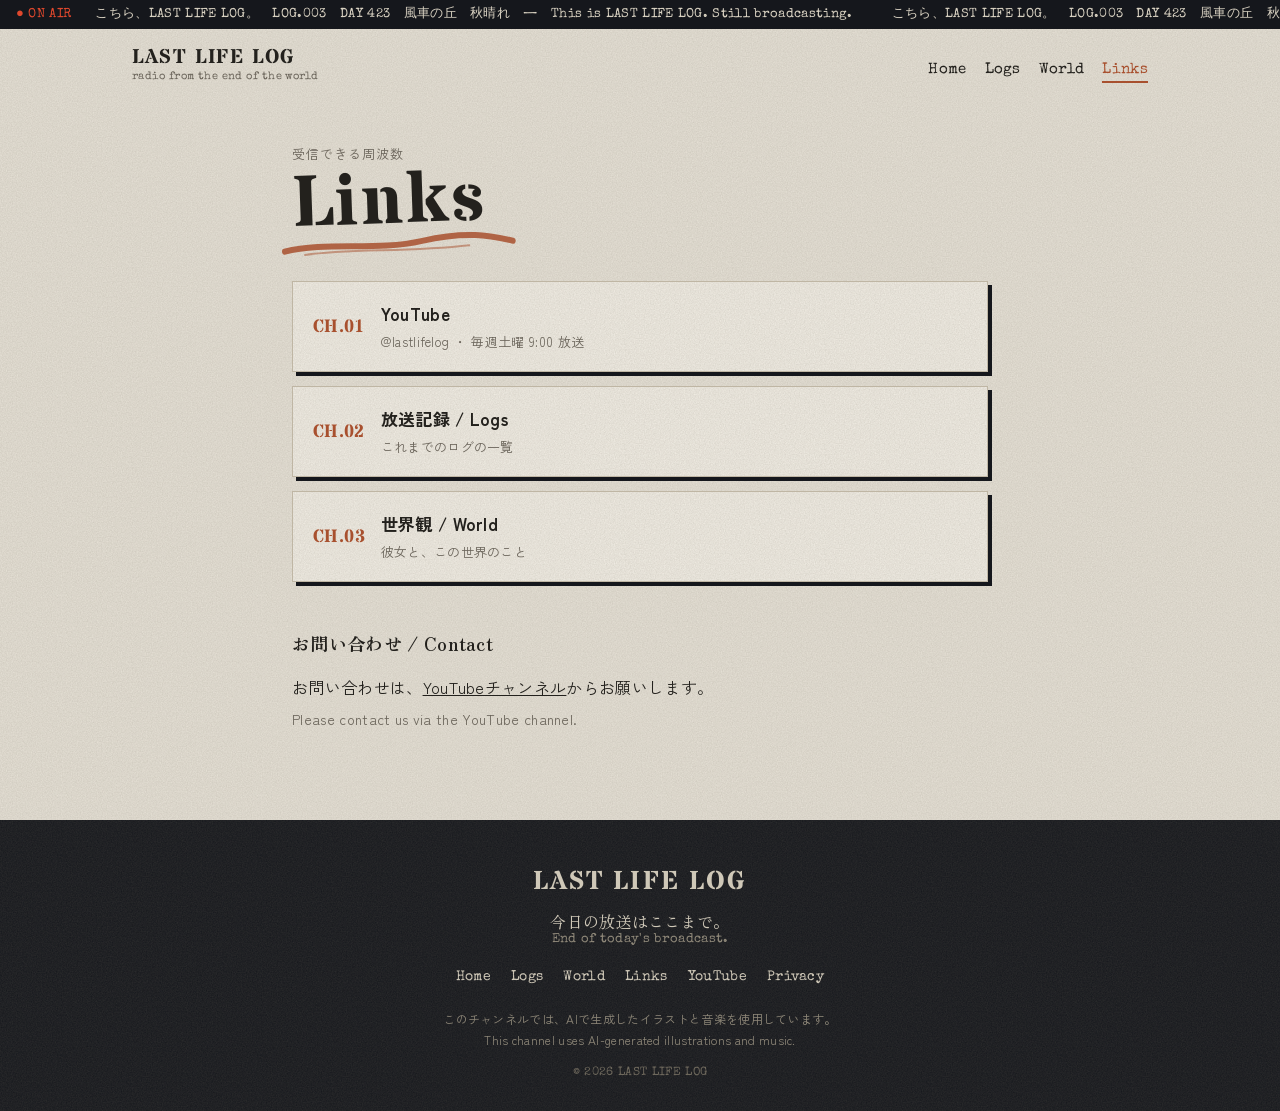
==== links.html @ 044141dd "公式サイトを廃墟の放送局のデザインで作り直す（放送記録・世界観・リンクのページを追加） Co-Authored-By: Claude Opus 5.5 <noreply@anthropic.com> " ====
<!doctype html>
<html lang="ja">
<head>
<meta charset="utf-8">
<meta name="viewport" content="width=device-width, initial-scale=1">
<title>リンク Links | LAST LIFE LOG</title>
<meta name="description" content="LAST LIFE LOG の公式リンク。">
<meta property="og:title" content="リンク Links | LAST LIFE LOG">
<meta property="og:description" content="LAST LIFE LOG の公式リンク。">
<meta property="og:site_name" content="LAST LIFE LOG">
<meta name="theme-color" content="#15171c">
<link rel="icon" href="img/icon.svg" type="image/svg+xml">
<link rel="preconnect" href="https://fonts.googleapis.com">
<link rel="preconnect" href="https://fonts.gstatic.com" crossorigin>
<link rel="stylesheet" href="https://fonts.googleapis.com/css2?family=Special+Elite&family=Stardos+Stencil:wght@400;700&family=Zen+Kaku+Gothic+New:wght@400;700&family=Zen+Old+Mincho:wght@400;700&display=swap">
<link rel="stylesheet" href="style.css">
</head>
<body data-page="links">
<header id="site-header"></header>
<main class="wrap page narrow">
<div class="sec-head"><p class="sec-ja">受信できる周波数</p><h1 class="sec-en">Links</h1></div>
<ul class="link-list">
  <li><a href="https://www.youtube.com/@lastlifelog" target="_blank" rel="noopener"><span class="ch">CH.01</span><strong>YouTube</strong><span>@lastlifelog ・ 毎週土曜 9:00 放送</span></a></li>
  <li><a href="logs.html"><span class="ch">CH.02</span><strong>放送記録 / Logs</strong><span>これまでのログの一覧</span></a></li>
  <li><a href="world.html"><span class="ch">CH.03</span><strong>世界観 / World</strong><span>彼女と、この世界のこと</span></a></li>
</ul>
<h2 class="small-head">お問い合わせ / Contact</h2>
<p>お問い合わせは、<a href="https://www.youtube.com/@lastlifelog" target="_blank" rel="noopener">YouTubeチャンネル</a>からお願いします。<span class="en">Please contact us via the YouTube channel.</span></p>
</main>
<footer id="site-footer"></footer>
<script src="data/logs.js"></script>
<script src="data/world.js"></script>
<script src="js/site.js"></script>
</body>
</html>
---- style.css ----
/* ===============================================================
   LAST LIFE LOG 公式サイトの見た目
   テーマ：廃墟の街の、屋上の放送局。古いコンクリートと色あせた紙、錆と苔。
   =============================================================== */
:root {
  --paper: #e6e1d6;      /* 色あせた紙（背景） */
  --paper-2: #d8d1c2;    /* 一段暗い紙 */
  --card: #f1ede4;       /* カード */
  --ink: #23211d;        /* 文字 */
  --muted: #6a645a;      /* うすい文字 */
  --line: #bfb6a4;       /* 線 */
  --night: #15171c;      /* 夜 */
  --night-2: #252830;
  --rust: #a8502e;       /* 錆 */
  --moss: #5f6d45;       /* 苔 */
  --slate: #4c5a63;      /* くすんだ青 */
  --signal: #e0482d;     /* ON AIR の赤 */
  --tape: rgba(214, 199, 160, .82);
  --stencil: "Stardos Stencil", "Zen Kaku Gothic New", sans-serif;
  --type: "Special Elite", "Courier New", monospace;
  --body: "Zen Kaku Gothic New", "Hiragino Sans", "Yu Gothic", system-ui, sans-serif;
  --diary: "Zen Old Mincho", "Hiragino Mincho ProN", "Yu Mincho", serif;
  /* 紙のざらつき（SVGのノイズ） */
  --grain: url("data:image/svg+xml,%3Csvg xmlns='http://www.w3.org/2000/svg' width='200' height='200'%3E%3Cfilter id='n'%3E%3CfeTurbulence type='fractalNoise' baseFrequency='.8' numOctaves='3' stitchTiles='stitch'/%3E%3CfeColorMatrix values='0 0 0 0 .2 0 0 0 0 .18 0 0 0 0 .14 0 0 0 .22 0'/%3E%3C/filter%3E%3Crect width='200' height='200' filter='url(%23n)'/%3E%3C/svg%3E");
}

* { box-sizing: border-box; }
html { scroll-behavior: smooth; }
body {
  margin: 0;
  background: var(--paper) var(--grain);
  color: var(--ink);
  font: 16px/1.9 var(--body);
  letter-spacing: .02em;
  overflow-x: hidden;
}
img { max-width: 100%; display: block; }
a { color: inherit; }
.wrap { max-width: 1080px; margin: 0 auto; padding: 0 16px; }
.narrow { max-width: 760px; }
.en { display: block; color: var(--muted); font-size: .88em; line-height: 1.7; margin-top: .4em; }
.center { text-align: center; }
.empty { color: var(--muted); text-align: center; padding: 32px 0; }
@media (min-width: 768px) { .wrap { padding: 0 32px; } }
@media (max-width: 767px) { .pc { display: none; } }

/* ---------- 電波のテロップ ---------- */
.ticker {
  display: flex; align-items: center; gap: 12px;
  background: var(--night); color: #d9d2c2;
  font: 13px/1 var(--type); padding: 8px 16px; overflow: hidden; white-space: nowrap;
}
.onair { position: relative; z-index: 1; flex: none; padding-right: 12px; background: var(--night); color: var(--signal); animation: blink 2.4s steps(1) infinite; }
@keyframes blink { 0%, 60% { color: var(--signal) } 61%, 100% { color: #5a2a22 } }
.ticker-track { display: flex; animation: tick 40s linear infinite; }
.ticker-track span { padding-right: 2em; }
@keyframes tick { to { transform: translateX(-50%); } }

/* ---------- メニュー ---------- */
.nav {
  display: flex; align-items: center; justify-content: space-between; gap: 16px; flex-wrap: wrap;
  max-width: 1080px; margin: 0 auto; padding: 14px 16px;
}
.logo { font: 700 20px/1.1 var(--stencil); letter-spacing: .08em; text-decoration: none; }
.logo small { display: block; font: 11px/1.4 var(--type); letter-spacing: .04em; color: var(--muted); }
.nav ul { display: flex; gap: 4px 18px; list-style: none; margin: 0; padding: 0; flex-wrap: wrap; }
.nav a:not(.logo) { font: 15px var(--type); text-decoration: none; padding: 4px 0; }
.nav a[aria-current="page"] { color: var(--rust); border-bottom: 2px solid var(--rust); }
.nav a:not(.logo):hover { color: var(--rust); }
@media (min-width: 768px) { .nav { padding: 18px 32px; } }

/* ---------- 入口（ヒーロー） ---------- */
.hero { position: relative; margin: 0 auto 72px; max-width: 1240px; padding: 0 16px; }
.hero-art {
  position: relative; aspect-ratio: 16 / 9; overflow: hidden; background: var(--night);
  border: 6px solid var(--card); box-shadow: 0 2px 0 var(--line), 0 18px 40px rgba(35, 33, 29, .25);
}
.hero-art img { position: absolute; inset: 0; width: 100%; height: 100%; object-fit: cover; }
.hero-art::after { /* 古い映像の走査線 */
  content: ""; position: absolute; inset: 0; pointer-events: none;
  background: repeating-linear-gradient(0deg, rgba(0, 0, 0, .14) 0 1px, transparent 1px 3px);
  mix-blend-mode: multiply;
}
.hero-signal {
  position: absolute; right: 14px; top: 10px; margin: 0; z-index: 1;
  font: 12px var(--type); color: #e9dfc8; text-shadow: 0 1px 2px #000;
}
.hero-copy {
  position: relative; margin: -40px 8px 0; padding: 22px 20px 24px;
  background: var(--card) var(--grain); border: 1px solid var(--line);
  box-shadow: 6px 6px 0 var(--night);
}
.hero-open { margin: 0 0 6px; font: 14px var(--type); color: var(--rust); }
.hero-copy h1 { margin: 0; font: 700 clamp(28px, 6vw, 52px)/1.3 var(--diary); letter-spacing: .04em; }
.hero-en { margin: 8px 0 0; font: clamp(14px, 2vw, 18px) var(--type); color: var(--muted); }
@media (min-width: 900px) {
  .hero { padding: 0 32px; }
  .hero-copy { position: absolute; left: 64px; bottom: -48px; margin: 0; padding: 30px 40px; }
  .hero-copy h1 { white-space: nowrap; font-size: 46px; }
}

/* ---------- 紹介文 ---------- */
.intro { text-align: center; padding-top: 24px; }
.intro p { margin: 0 0 1.4em; }
.intro .en { max-width: 640px; margin: 0 auto 2em; }
@media (min-width: 900px) { .intro { padding-top: 72px; } }

/* ---------- ボタン ---------- */
.btn {
  display: inline-block; padding: 12px 34px; margin-top: 8px;
  border: 2px solid var(--ink); background: var(--card); text-decoration: none;
  font: 15px var(--type); box-shadow: 4px 4px 0 var(--ink); transition: transform .15s, box-shadow .15s;
}
.btn:hover { transform: translate(2px, 2px); box-shadow: 2px 2px 0 var(--ink); color: var(--rust); }

/* ---------- 見出し（ステンシル＋錆色のスプレー線） ---------- */
.sec { padding-top: 72px; padding-bottom: 24px; }
.page { padding-top: 40px; padding-bottom: 72px; }
.sec-head { margin-bottom: 32px; }
.sec-ja { margin: 0; font-size: 13px; color: var(--muted); letter-spacing: .08em; }
.sec-en {
  position: relative; display: inline-block; margin: 0; padding-bottom: 10px;
  font: 700 clamp(44px, 8vw, 72px)/1 var(--stencil); letter-spacing: .04em; transform: rotate(-2deg); z-index: 0;
}
.sec-en::after {
  content: ""; position: absolute; left: -6%; right: -14%; bottom: -6px; height: 22px;
  background: url("data:image/svg+xml,%3Csvg xmlns='http://www.w3.org/2000/svg' viewBox='0 0 300 22' preserveAspectRatio='none'%3E%3Cpath d='M4 15 C60 6 120 18 180 9 S270 7 296 12' stroke='%23a8502e' stroke-width='6' fill='none' stroke-linecap='round' opacity='.85'/%3E%3Cpath d='M30 19 C90 14 160 20 240 15' stroke='%23a8502e' stroke-width='2' fill='none' stroke-linecap='round' opacity='.5'/%3E%3C/svg%3E") no-repeat center / 100% 100%;
  z-index: -1;
}
.lead { max-width: 640px; margin: 0 0 40px; }

/* ---------- LOGのカード（テープで貼った写真） ---------- */
.cards { display: grid; gap: 40px 28px; grid-template-columns: 1fr; margin-bottom: 40px; }
@media (min-width: 640px) { .cards { grid-template-columns: repeat(2, 1fr); } }
@media (min-width: 1000px) { .cards { grid-template-columns: repeat(3, 1fr); } }
.card {
  position: relative; display: block; padding: 12px 12px 18px; text-decoration: none;
  background: var(--card) var(--grain); border: 1px solid var(--line);
  box-shadow: 0 10px 24px rgba(35, 33, 29, .14);
  transform: rotate(var(--tilt, 0deg)); transition: transform .2s, box-shadow .2s;
}
.card:hover { transform: rotate(0deg) translateY(-4px); box-shadow: 0 16px 30px rgba(35, 33, 29, .2); }
.tape {
  position: absolute; top: -12px; left: 50%; width: 96px; height: 26px; margin-left: -48px; z-index: 2;
  background: var(--tape); transform: rotate(-3deg);
  clip-path: polygon(3% 0, 97% 4%, 100% 50%, 96% 100%, 2% 96%, 0 50%);
}
.card-img { aspect-ratio: 16 / 9; overflow: hidden; background: var(--night); filter: saturate(.8) contrast(1.05); }
.card-img img { width: 100%; height: 100%; object-fit: cover; }
.meta { margin: 12px 0 2px; font: 12px var(--type); color: var(--rust); letter-spacing: .04em; }
.card h3 { margin: 0 0 6px; font: 700 19px/1.5 var(--diary); }
.card-text { margin: 0; font-size: 14px; line-height: 1.8; }
.card-en { margin: 8px 0 0; font: 12px/1.5 var(--type); color: var(--muted); }

/* 背景画像がまだ無いLOGの代わりの絵 */
.ph {
  width: 100%; height: 100%; display: grid; place-items: center;
  background:
    var(--grain),
    radial-gradient(circle at 75% 25%, hsla(var(--h), 30%, 70%, .35), transparent 45%),
    linear-gradient(160deg, hsl(var(--h), 14%, 26%), hsl(calc(var(--h) + 30), 18%, 14%));
}
.ph span { font: 700 clamp(22px, 4vw, 34px) var(--stencil); color: rgba(233, 223, 200, .78); letter-spacing: .1em; }

/* ---------- 動画の帯（横にスクロール） ---------- */
.band { background: var(--night) var(--grain); color: #e6dfcf; margin-top: 48px; padding-bottom: 56px; }
.band .sec-ja { color: #a59e8f; }
.band .btn { background: transparent; color: #e6dfcf; border-color: #e6dfcf; box-shadow: 4px 4px 0 var(--rust); }
.films {
  display: flex; gap: 20px; overflow-x: auto; scroll-snap-type: x mandatory;
  padding: 4px 16px 24px; margin-bottom: 16px; scrollbar-color: var(--rust) transparent;
}
@media (min-width: 1080px) { .films { padding-left: calc((100vw - 1080px) / 2 + 32px); } }
.film { flex: 0 0 min(78vw, 320px); scroll-snap-align: start; text-decoration: none; }
.film-img { position: relative; aspect-ratio: 16 / 9; overflow: hidden; border: 1px solid #3a3d45; }
.film-img img { width: 100%; height: 100%; object-fit: cover; }
.play {
  position: absolute; inset: 0; margin: auto; width: 48px; height: 48px; display: grid; place-items: center;
  border: 2px solid #e6dfcf; border-radius: 50%; font-size: 16px; padding-left: 3px; background: rgba(21, 23, 28, .5);
}
.film .meta { color: #d98a66; }
.film p { margin: 0; font-size: 14px; }
.soon { display: inline-block; margin-left: 8px; padding: 0 6px; font: 11px/1.7 var(--type); border: 1px solid #a59e8f; color: #a59e8f; }

/* ---------- 色つきの3つの入口 ---------- */
.tiles { display: grid; gap: 16px; grid-template-columns: 1fr; padding-top: 72px; padding-bottom: 80px; }
@media (min-width: 768px) { .tiles { grid-template-columns: repeat(3, 1fr); gap: 24px; } }
.tile {
  position: relative; display: flex; flex-direction: column; justify-content: flex-end; gap: 4px;
  min-height: 150px; padding: 20px; color: #f1ead9; text-decoration: none; overflow: hidden;
  background-image: var(--grain); box-shadow: 6px 6px 0 var(--night); transition: transform .15s, box-shadow .15s;
}
.tile:hover { transform: translate(3px, 3px); box-shadow: 3px 3px 0 var(--night); }
.tile-en { font: 700 38px/1 var(--stencil); letter-spacing: .04em; }
.tile span:last-child { font-size: 14px; }
.tile::before { /* 角の剥がれたペンキ */
  content: "→"; position: absolute; top: 14px; right: 18px; font: 22px var(--type);
}
.t-rust { background-color: var(--rust); }
.t-moss { background-color: var(--moss); }
.t-slate { background-color: var(--slate); }

/* ---------- LOGの個別ページ ---------- */
.log-title { margin: 6px 0 20px; font: 700 clamp(28px, 5vw, 42px)/1.35 var(--diary); }
.log-title span { display: block; font: 700 clamp(20px, 3vw, 26px) var(--stencil); color: var(--rust); letter-spacing: .08em; }
.log-meta { display: grid; grid-template-columns: repeat(2, 1fr); gap: 8px 20px; margin: 0 0 28px; padding: 14px 16px; border: 1px dashed var(--line); font-size: 14px; }
@media (min-width: 640px) { .log-meta { grid-template-columns: repeat(4, auto); } }
.log-meta dt { font: 11px var(--type); color: var(--muted); }
.log-meta dd { margin: 0; }
.video { position: relative; aspect-ratio: 16 / 9; background: var(--night); margin-bottom: 48px; border: 6px solid var(--card); box-shadow: 0 12px 30px rgba(35, 33, 29, .2); }
.video iframe, .video img, .video .ph { position: absolute; inset: 0; width: 100%; height: 100%; border: 0; object-fit: cover; }
.diary {
  position: relative; padding: 34px 24px 28px; margin-bottom: 48px;
  background: var(--card) var(--grain);
  background-image: var(--grain), repeating-linear-gradient(transparent 0 33px, rgba(106, 100, 90, .18) 33px 34px);
  background-position: 0 0, 0 -3px;
  border: 1px solid var(--line); box-shadow: 0 10px 24px rgba(35, 33, 29, .12);
  font: 17px/34px var(--diary);
}
.diary p { margin: 0 0 34px; }
.diary-open, .diary-close { color: var(--rust); }
.diary-en { position: relative; margin: 0 -24px -28px; padding: 20px 24px 28px; background: var(--card); border-top: 1px solid var(--line); font: 14px/1.8 var(--type); color: var(--muted); }
.diary-en p { margin: 0 0 1em; }
@media (min-width: 640px) { .diary { padding: 34px 48px 32px; } .diary-en { margin: 0 -48px -32px; padding: 20px 48px 32px; } }
.pager { display: flex; justify-content: space-between; gap: 12px; font: 14px var(--type); }
.pager a { text-decoration: none; border-bottom: 1px solid var(--ink); }

/* ---------- 世界観 ---------- */
.world-list { display: grid; gap: 28px; grid-template-columns: 1fr; }
@media (min-width: 800px) { .world-list { grid-template-columns: repeat(2, 1fr); } }
.world-card { position: relative; padding: 26px 24px 22px; background: var(--card) var(--grain); border: 1px solid var(--line); box-shadow: 6px 6px 0 var(--paper-2); }
.world-card h3 { margin: 0 0 12px; font: 700 24px/1.4 var(--diary); }
.world-card h3 .en { display: inline; font: 14px var(--type); margin-left: 8px; }
.world-card p { margin: 0 0 1em; }
.stamp {
  display: inline-block; margin: 0 0 10px !important; padding: 2px 10px; transform: rotate(-3deg);
  font: 700 13px var(--stencil); letter-spacing: .12em; color: var(--rust); border: 2px solid var(--rust); opacity: .9;
}
.items { margin: 0 0 1em; padding-left: 1.2em; }
.items li { margin-bottom: 6px; }
.items .en { font-size: 12px; margin-top: 0; }
.en-block { font: 13px/1.8 var(--type); color: var(--muted); }
.locked { margin-top: 40px; padding: 16px; text-align: center; border: 1px dashed var(--line); font: 14px var(--type); color: var(--muted); }

/* ---------- リンク ---------- */
.link-list { list-style: none; margin: 0 0 48px; padding: 0; display: grid; gap: 14px; }
.link-list a {
  display: grid; grid-template-columns: auto 1fr; gap: 0 16px; align-items: center; padding: 16px 20px;
  background: var(--card) var(--grain); border: 1px solid var(--line); text-decoration: none; box-shadow: 4px 4px 0 var(--night);
  transition: transform .15s, box-shadow .15s;
}
.link-list a:hover { transform: translate(2px, 2px); box-shadow: 2px 2px 0 var(--night); }
.link-list .ch { grid-row: span 2; font: 700 18px var(--stencil); color: var(--rust); }
.link-list strong { font-size: 17px; }
.link-list span:last-child { font-size: 13px; color: var(--muted); }
.small-head { font: 700 18px var(--diary); margin: 0 0 8px; }

/* ---------- プライバシーポリシーなど ---------- */
.legal h1 { font: 700 30px/1.4 var(--diary); margin: 0 0 4px; }
.legal h2 { font: 700 18px var(--diary); margin: 36px 0 8px; }
.legal .tag { color: var(--muted); margin: 0 0 24px; }
.legal a { color: var(--rust); }
.legal ul { padding-left: 1.3em; }
.updated { margin-top: 40px; font: 13px var(--type); color: var(--muted); }

/* ---------- フッター ---------- */
#site-footer { background: var(--night) var(--grain); color: #cfc8b8; }
.footer-inner { max-width: 1080px; margin: 0 auto; padding: 48px 16px 32px; text-align: center; }
.footer-inner .logo { font-size: 26px; margin: 0 0 12px; }
.end { margin: 0 0 24px; font: 16px var(--diary); }
.end span { display: block; font: 13px var(--type); color: #8f8879; }
.footer-nav { display: flex; justify-content: center; flex-wrap: wrap; gap: 6px 20px; list-style: none; padding: 0; margin: 0 0 24px; font: 14px var(--type); }
.footer-nav a { text-decoration: none; }
.footer-nav a:hover { color: #d98a66; }
.ai { font-size: 12px; color: #8f8879; line-height: 1.8; }
.copy { margin: 16px 0 0; font: 12px var(--type); color: #6f695d; }

@media (prefers-reduced-motion: reduce) {
  .ticker-track, .onair { animation: none; }
  .card, .btn, .tile { transition: none; }
}
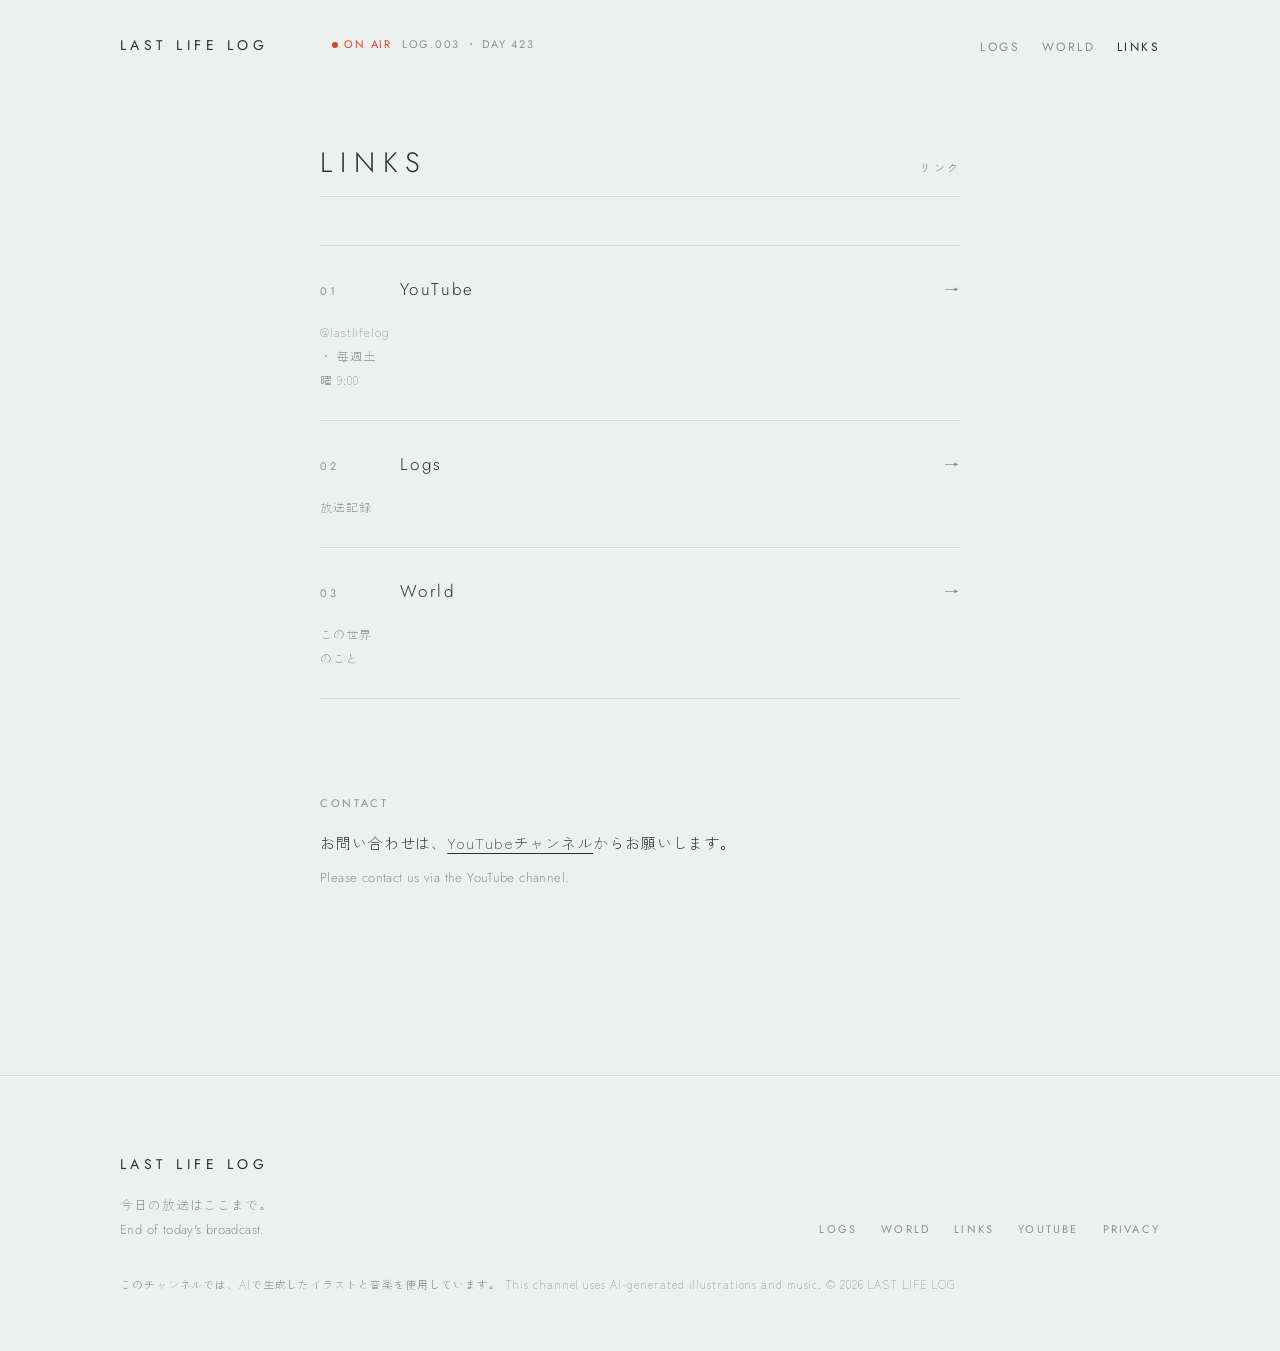
==== commit 88599868: "公式サイトを霧の朝のミニマルなデザインに変更（明るい背景・細いゴシック・赤はON AIRだけ） Co-Authored-By: Claude Opus 5.5 <noreply@anthropic.c" ====
--- a/links.html
+++ b/links.html
@@ -3,29 +3,29 @@
 <head>
 <meta charset="utf-8">
 <meta name="viewport" content="width=device-width, initial-scale=1">
-<title>リンク Links | LAST LIFE LOG</title>
+<title>Links | LAST LIFE LOG</title>
 <meta name="description" content="LAST LIFE LOG の公式リンク。">
-<meta property="og:title" content="リンク Links | LAST LIFE LOG">
+<meta property="og:title" content="Links | LAST LIFE LOG">
 <meta property="og:description" content="LAST LIFE LOG の公式リンク。">
 <meta property="og:site_name" content="LAST LIFE LOG">
-<meta name="theme-color" content="#15171c">
+<meta name="theme-color" content="#eef0f0">
 <link rel="icon" href="img/icon.svg" type="image/svg+xml">
 <link rel="preconnect" href="https://fonts.googleapis.com">
 <link rel="preconnect" href="https://fonts.gstatic.com" crossorigin>
-<link rel="stylesheet" href="https://fonts.googleapis.com/css2?family=Special+Elite&family=Stardos+Stencil:wght@400;700&family=Zen+Kaku+Gothic+New:wght@400;700&family=Zen+Old+Mincho:wght@400;700&display=swap">
+<link rel="stylesheet" href="https://fonts.googleapis.com/css2?family=Jost:wght@300;400&family=Zen+Kaku+Gothic+New:wght@300;400;500&display=swap">
 <link rel="stylesheet" href="style.css">
 </head>
 <body data-page="links">
 <header id="site-header"></header>
 <main class="wrap page narrow">
-<div class="sec-head"><p class="sec-ja">受信できる周波数</p><h1 class="sec-en">Links</h1></div>
+<div class="sec-head"><h1>Links</h1><span class="more">リンク</span></div>
 <ul class="link-list">
-  <li><a href="https://www.youtube.com/@lastlifelog" target="_blank" rel="noopener"><span class="ch">CH.01</span><strong>YouTube</strong><span>@lastlifelog ・ 毎週土曜 9:00 放送</span></a></li>
-  <li><a href="logs.html"><span class="ch">CH.02</span><strong>放送記録 / Logs</strong><span>これまでのログの一覧</span></a></li>
-  <li><a href="world.html"><span class="ch">CH.03</span><strong>世界観 / World</strong><span>彼女と、この世界のこと</span></a></li>
+  <li><a href="https://www.youtube.com/@lastlifelog" target="_blank" rel="noopener"><span class="label">01</span><strong>YouTube</strong><span class="arrow">→</span><span class="sub">@lastlifelog ・ 毎週土曜 9:00</span></a></li>
+  <li><a href="logs.html"><span class="label">02</span><strong>Logs</strong><span class="arrow">→</span><span class="sub">放送記録</span></a></li>
+  <li><a href="world.html"><span class="label">03</span><strong>World</strong><span class="arrow">→</span><span class="sub">この世界のこと</span></a></li>
 </ul>
-<h2 class="small-head">お問い合わせ / Contact</h2>
-<p>お問い合わせは、<a href="https://www.youtube.com/@lastlifelog" target="_blank" rel="noopener">YouTubeチャンネル</a>からお願いします。<span class="en">Please contact us via the YouTube channel.</span></p>
+<p class="label small-head">Contact</p>
+<p>お問い合わせは、<a href="https://www.youtube.com/@lastlifelog" target="_blank" rel="noopener" style="text-decoration:underline;text-underline-offset:4px">YouTubeチャンネル</a>からお願いします。<span class="en">Please contact us via the YouTube channel.</span></p>
 </main>
 <footer id="site-footer"></footer>
 <script src="data/logs.js"></script>
--- a/style.css
+++ b/style.css
@@ -1,281 +1,172 @@
 /* ===============================================================
    LAST LIFE LOG 公式サイトの見た目
-   テーマ：廃墟の街の、屋上の放送局。古いコンクリートと色あせた紙、錆と苔。
+   テーマ：霧の朝。明るく静かで、余白を多く。色は絵に任せ、
+   赤は「● ON AIR」の1点だけ。文字は細めのゴシック。
    =============================================================== */
 :root {
-  --paper: #e6e1d6;      /* 色あせた紙（背景） */
-  --paper-2: #d8d1c2;    /* 一段暗い紙 */
-  --card: #f1ede4;       /* カード */
-  --ink: #23211d;        /* 文字 */
-  --muted: #6a645a;      /* うすい文字 */
-  --line: #bfb6a4;       /* 線 */
-  --night: #15171c;      /* 夜 */
-  --night-2: #252830;
-  --rust: #a8502e;       /* 錆 */
-  --moss: #5f6d45;       /* 苔 */
-  --slate: #4c5a63;      /* くすんだ青 */
-  --signal: #e0482d;     /* ON AIR の赤 */
-  --tape: rgba(214, 199, 160, .82);
-  --stencil: "Stardos Stencil", "Zen Kaku Gothic New", sans-serif;
-  --type: "Special Elite", "Courier New", monospace;
-  --body: "Zen Kaku Gothic New", "Hiragino Sans", "Yu Gothic", system-ui, sans-serif;
-  --diary: "Zen Old Mincho", "Hiragino Mincho ProN", "Yu Mincho", serif;
-  /* 紙のざらつき（SVGのノイズ） */
-  --grain: url("data:image/svg+xml,%3Csvg xmlns='http://www.w3.org/2000/svg' width='200' height='200'%3E%3Cfilter id='n'%3E%3CfeTurbulence type='fractalNoise' baseFrequency='.8' numOctaves='3' stitchTiles='stitch'/%3E%3CfeColorMatrix values='0 0 0 0 .2 0 0 0 0 .18 0 0 0 0 .14 0 0 0 .22 0'/%3E%3C/filter%3E%3Crect width='200' height='200' filter='url(%23n)'/%3E%3C/svg%3E");
+  --bg: #eef0f0;        /* 霧の白（背景） */
+  --surface: #f6f7f7;   /* 少し明るい面 */
+  --ink: #2b2f33;       /* 文字 */
+  --muted: #8a9094;     /* うすい文字 */
+  --line: #d5dadb;      /* 細い線 */
+  --red: #d9412b;       /* ON AIR の赤（ここ以外では使わない） */
+  --sans: "Jost", "Zen Kaku Gothic New", "Hiragino Sans", "Yu Gothic", system-ui, sans-serif;
+  --ja: "Zen Kaku Gothic New", "Hiragino Sans", "Yu Gothic", system-ui, sans-serif;
 }
 
 * { box-sizing: border-box; }
 html { scroll-behavior: smooth; }
 body {
-  margin: 0;
-  background: var(--paper) var(--grain);
-  color: var(--ink);
-  font: 16px/1.9 var(--body);
-  letter-spacing: .02em;
-  overflow-x: hidden;
+  margin: 0; background: var(--bg); color: var(--ink);
+  font: 300 15px/2 var(--ja); letter-spacing: .06em;
+  -webkit-font-smoothing: antialiased; overflow-x: hidden;
 }
 img { max-width: 100%; display: block; }
-a { color: inherit; }
-.wrap { max-width: 1080px; margin: 0 auto; padding: 0 16px; }
-.narrow { max-width: 760px; }
-.en { display: block; color: var(--muted); font-size: .88em; line-height: 1.7; margin-top: .4em; }
-.center { text-align: center; }
-.empty { color: var(--muted); text-align: center; padding: 32px 0; }
-@media (min-width: 768px) { .wrap { padding: 0 32px; } }
+a { color: inherit; text-decoration: none; }
+p { margin: 0 0 1.6em; }
+.wrap { max-width: 1120px; margin: 0 auto; padding: 0 16px; }
+.narrow { max-width: 720px; }
+.en { display: block; margin-top: .6em; color: var(--muted); font: 300 13px/1.9 var(--sans); letter-spacing: .03em; }
+.empty { color: var(--muted); padding: 48px 0; }
+@media (min-width: 768px) { .wrap { padding: 0 40px; } }
 @media (max-width: 767px) { .pc { display: none; } }
 
-/* ---------- 電波のテロップ ---------- */
-.ticker {
-  display: flex; align-items: center; gap: 12px;
-  background: var(--night); color: #d9d2c2;
-  font: 13px/1 var(--type); padding: 8px 16px; overflow: hidden; white-space: nowrap;
+/* 英字の小さなラベル（番号・見出し） */
+.label { font: 400 11px/1.6 var(--sans); letter-spacing: .24em; text-transform: uppercase; color: var(--muted); }
+
+/* ---------- ヘッダー ---------- */
+.nav {
+  display: flex; align-items: center; justify-content: space-between; gap: 12px 24px; flex-wrap: wrap;
+  max-width: 1120px; margin: 0 auto; padding: 22px 16px;
 }
-.onair { position: relative; z-index: 1; flex: none; padding-right: 12px; background: var(--night); color: var(--signal); animation: blink 2.4s steps(1) infinite; }
-@keyframes blink { 0%, 60% { color: var(--signal) } 61%, 100% { color: #5a2a22 } }
-.ticker-track { display: flex; animation: tick 40s linear infinite; }
-.ticker-track span { padding-right: 2em; }
-@keyframes tick { to { transform: translateX(-50%); } }
-
-/* ---------- メニュー ---------- */
-.nav {
-  display: flex; align-items: center; justify-content: space-between; gap: 16px; flex-wrap: wrap;
-  max-width: 1080px; margin: 0 auto; padding: 14px 16px;
-}
-.logo { font: 700 20px/1.1 var(--stencil); letter-spacing: .08em; text-decoration: none; }
-.logo small { display: block; font: 11px/1.4 var(--type); letter-spacing: .04em; color: var(--muted); }
-.nav ul { display: flex; gap: 4px 18px; list-style: none; margin: 0; padding: 0; flex-wrap: wrap; }
-.nav a:not(.logo) { font: 15px var(--type); text-decoration: none; padding: 4px 0; }
-.nav a[aria-current="page"] { color: var(--rust); border-bottom: 2px solid var(--rust); }
-.nav a:not(.logo):hover { color: var(--rust); }
-@media (min-width: 768px) { .nav { padding: 18px 32px; } }
-
-/* ---------- 入口（ヒーロー） ---------- */
-.hero { position: relative; margin: 0 auto 72px; max-width: 1240px; padding: 0 16px; }
-.hero-art {
-  position: relative; aspect-ratio: 16 / 9; overflow: hidden; background: var(--night);
-  border: 6px solid var(--card); box-shadow: 0 2px 0 var(--line), 0 18px 40px rgba(35, 33, 29, .25);
-}
-.hero-art img { position: absolute; inset: 0; width: 100%; height: 100%; object-fit: cover; }
-.hero-art::after { /* 古い映像の走査線 */
-  content: ""; position: absolute; inset: 0; pointer-events: none;
-  background: repeating-linear-gradient(0deg, rgba(0, 0, 0, .14) 0 1px, transparent 1px 3px);
-  mix-blend-mode: multiply;
-}
-.hero-signal {
-  position: absolute; right: 14px; top: 10px; margin: 0; z-index: 1;
-  font: 12px var(--type); color: #e9dfc8; text-shadow: 0 1px 2px #000;
-}
-.hero-copy {
-  position: relative; margin: -40px 8px 0; padding: 22px 20px 24px;
-  background: var(--card) var(--grain); border: 1px solid var(--line);
-  box-shadow: 6px 6px 0 var(--night);
-}
-.hero-open { margin: 0 0 6px; font: 14px var(--type); color: var(--rust); }
-.hero-copy h1 { margin: 0; font: 700 clamp(28px, 6vw, 52px)/1.3 var(--diary); letter-spacing: .04em; }
-.hero-en { margin: 8px 0 0; font: clamp(14px, 2vw, 18px) var(--type); color: var(--muted); }
+.logo { font: 400 14px/1 var(--sans); letter-spacing: .32em; text-transform: uppercase; }
+.nav ul { display: flex; gap: 22px; list-style: none; margin: 0; padding: 0; }
+.nav ul a { font: 400 12px var(--sans); letter-spacing: .2em; text-transform: uppercase; color: var(--muted); transition: color .2s; }
+.nav ul a:hover, .nav ul a[aria-current="page"] { color: var(--ink); }
+.onair { margin: 0; text-transform: uppercase; display: flex; align-items: center; gap: 10px; width: 100%; order: 3; font: 400 11px/1.6 var(--sans); letter-spacing: .16em; color: var(--muted); }
+.onair b { font-weight: 400; color: var(--red); display: inline-flex; align-items: center; gap: 6px; }
+.onair b::before { content: ""; width: 6px; height: 6px; border-radius: 50%; background: var(--red); animation: pulse 2.4s ease-in-out infinite; }
+@keyframes pulse { 50% { opacity: .25; } }
 @media (min-width: 900px) {
-  .hero { padding: 0 32px; }
-  .hero-copy { position: absolute; left: 64px; bottom: -48px; margin: 0; padding: 30px 40px; }
-  .hero-copy h1 { white-space: nowrap; font-size: 46px; }
+  .nav { padding: 30px 40px; flex-wrap: nowrap; }
+  .onair { width: auto; order: 0; margin-right: auto; margin-left: 40px; }
 }
 
+/* ---------- 入口：絵を大きく ---------- */
+.hero { margin: 0 0 120px; }
+.hero-art { position: relative; aspect-ratio: 16 / 9; max-height: 82vh; width: 100%; overflow: hidden; background: #dfe4e6; }
+.hero-art img { position: absolute; inset: 0; width: 100%; height: 100%; object-fit: cover; }
+.hero-caption { display: flex; justify-content: space-between; gap: 16px; padding-top: 14px; }
+.hero-title { margin-top: 96px; text-align: center; }
+.hero-title h1 { margin: 0; font: 300 clamp(26px, 5vw, 46px)/1.3 var(--sans); letter-spacing: .36em; text-transform: uppercase; padding-left: .36em; }
+.hero-title p { margin: 18px 0 0; color: var(--muted); font: 300 14px var(--sans); letter-spacing: .2em; }
+@media (max-width: 767px) { .hero-art { aspect-ratio: 4 / 5; } .hero-title { margin-top: 64px; } .hero { margin-bottom: 88px; } }
+
 /* ---------- 紹介文 ---------- */
-.intro { text-align: center; padding-top: 24px; }
-.intro p { margin: 0 0 1.4em; }
-.intro .en { max-width: 640px; margin: 0 auto 2em; }
-@media (min-width: 900px) { .intro { padding-top: 72px; } }
+.intro { max-width: 680px; margin: 0 auto 160px; text-align: center; }
+.intro .open { font: 400 13px var(--ja); letter-spacing: .2em; margin-bottom: 40px; }
+.intro .en { margin: 40px auto 0; }
+@media (max-width: 767px) { .intro { text-align: left; margin-bottom: 112px; } }
 
-/* ---------- ボタン ---------- */
-.btn {
-  display: inline-block; padding: 12px 34px; margin-top: 8px;
-  border: 2px solid var(--ink); background: var(--card); text-decoration: none;
-  font: 15px var(--type); box-shadow: 4px 4px 0 var(--ink); transition: transform .15s, box-shadow .15s;
-}
-.btn:hover { transform: translate(2px, 2px); box-shadow: 2px 2px 0 var(--ink); color: var(--rust); }
+/* ---------- 見出し ---------- */
+.sec { margin-bottom: 160px; }
+.sec-head { display: flex; align-items: baseline; justify-content: space-between; gap: 16px; padding-bottom: 16px; margin-bottom: 48px; border-bottom: 1px solid var(--line); }
+.sec-head h2, .sec-head h1 { margin: 0; font: 300 clamp(22px, 3vw, 28px)/1.2 var(--sans); letter-spacing: .28em; text-transform: uppercase; }
+.sec-head .more { font: 400 11px var(--sans); letter-spacing: .2em; text-transform: uppercase; color: var(--muted); transition: color .2s; }
+.sec-head .more:hover { color: var(--ink); }
+.page { padding-top: 56px; padding-bottom: 160px; }
+.lead { max-width: 560px; margin-bottom: 72px; }
 
-/* ---------- 見出し（ステンシル＋錆色のスプレー線） ---------- */
-.sec { padding-top: 72px; padding-bottom: 24px; }
-.page { padding-top: 40px; padding-bottom: 72px; }
-.sec-head { margin-bottom: 32px; }
-.sec-ja { margin: 0; font-size: 13px; color: var(--muted); letter-spacing: .08em; }
-.sec-en {
-  position: relative; display: inline-block; margin: 0; padding-bottom: 10px;
-  font: 700 clamp(44px, 8vw, 72px)/1 var(--stencil); letter-spacing: .04em; transform: rotate(-2deg); z-index: 0;
-}
-.sec-en::after {
-  content: ""; position: absolute; left: -6%; right: -14%; bottom: -6px; height: 22px;
-  background: url("data:image/svg+xml,%3Csvg xmlns='http://www.w3.org/2000/svg' viewBox='0 0 300 22' preserveAspectRatio='none'%3E%3Cpath d='M4 15 C60 6 120 18 180 9 S270 7 296 12' stroke='%23a8502e' stroke-width='6' fill='none' stroke-linecap='round' opacity='.85'/%3E%3Cpath d='M30 19 C90 14 160 20 240 15' stroke='%23a8502e' stroke-width='2' fill='none' stroke-linecap='round' opacity='.5'/%3E%3C/svg%3E") no-repeat center / 100% 100%;
-  z-index: -1;
-}
-.lead { max-width: 640px; margin: 0 0 40px; }
-
-/* ---------- LOGのカード（テープで貼った写真） ---------- */
-.cards { display: grid; gap: 40px 28px; grid-template-columns: 1fr; margin-bottom: 40px; }
+/* ---------- LOGの一覧 ---------- */
+.cards { display: grid; gap: 64px 32px; grid-template-columns: 1fr; }
 @media (min-width: 640px) { .cards { grid-template-columns: repeat(2, 1fr); } }
 @media (min-width: 1000px) { .cards { grid-template-columns: repeat(3, 1fr); } }
-.card {
-  position: relative; display: block; padding: 12px 12px 18px; text-decoration: none;
-  background: var(--card) var(--grain); border: 1px solid var(--line);
-  box-shadow: 0 10px 24px rgba(35, 33, 29, .14);
-  transform: rotate(var(--tilt, 0deg)); transition: transform .2s, box-shadow .2s;
-}
-.card:hover { transform: rotate(0deg) translateY(-4px); box-shadow: 0 16px 30px rgba(35, 33, 29, .2); }
-.tape {
-  position: absolute; top: -12px; left: 50%; width: 96px; height: 26px; margin-left: -48px; z-index: 2;
-  background: var(--tape); transform: rotate(-3deg);
-  clip-path: polygon(3% 0, 97% 4%, 100% 50%, 96% 100%, 2% 96%, 0 50%);
-}
-.card-img { aspect-ratio: 16 / 9; overflow: hidden; background: var(--night); filter: saturate(.8) contrast(1.05); }
-.card-img img { width: 100%; height: 100%; object-fit: cover; }
-.meta { margin: 12px 0 2px; font: 12px var(--type); color: var(--rust); letter-spacing: .04em; }
-.card h3 { margin: 0 0 6px; font: 700 19px/1.5 var(--diary); }
-.card-text { margin: 0; font-size: 14px; line-height: 1.8; }
-.card-en { margin: 8px 0 0; font: 12px/1.5 var(--type); color: var(--muted); }
+.card { display: block; }
+.card-img { aspect-ratio: 3 / 2; overflow: hidden; background: #dfe4e6; }
+.card-img img, .card-img .ph { width: 100%; height: 100%; object-fit: cover; transition: transform 1.2s cubic-bezier(.2, .7, .2, 1), opacity .4s; }
+.card:hover .card-img img, .card:hover .card-img .ph { transform: scale(1.03); }
+.card .label { display: flex; justify-content: space-between; margin: 18px 0 6px; }
+.card h3 { margin: 0 0 6px; font: 400 16px/1.7 var(--ja); letter-spacing: .08em; }
+.card-text { margin: 0; color: var(--muted); font-size: 13px; line-height: 1.9; }
 
-/* 背景画像がまだ無いLOGの代わりの絵 */
-.ph {
-  width: 100%; height: 100%; display: grid; place-items: center;
-  background:
-    var(--grain),
-    radial-gradient(circle at 75% 25%, hsla(var(--h), 30%, 70%, .35), transparent 45%),
-    linear-gradient(160deg, hsl(var(--h), 14%, 26%), hsl(calc(var(--h) + 30), 18%, 14%));
-}
-.ph span { font: 700 clamp(22px, 4vw, 34px) var(--stencil); color: rgba(233, 223, 200, .78); letter-spacing: .1em; }
+/* 背景画像がまだ無いときの代わり（霧のグラデーション） */
+.ph { display: grid; place-items: center; background: linear-gradient(180deg, #dde2e4, #e9ecec 70%); }
+.ph span { font: 300 13px var(--sans); letter-spacing: .3em; color: var(--muted); }
 
-/* ---------- 動画の帯（横にスクロール） ---------- */
-.band { background: var(--night) var(--grain); color: #e6dfcf; margin-top: 48px; padding-bottom: 56px; }
-.band .sec-ja { color: #a59e8f; }
-.band .btn { background: transparent; color: #e6dfcf; border-color: #e6dfcf; box-shadow: 4px 4px 0 var(--rust); }
-.films {
-  display: flex; gap: 20px; overflow-x: auto; scroll-snap-type: x mandatory;
-  padding: 4px 16px 24px; margin-bottom: 16px; scrollbar-color: var(--rust) transparent;
-}
-@media (min-width: 1080px) { .films { padding-left: calc((100vw - 1080px) / 2 + 32px); } }
-.film { flex: 0 0 min(78vw, 320px); scroll-snap-align: start; text-decoration: none; }
-.film-img { position: relative; aspect-ratio: 16 / 9; overflow: hidden; border: 1px solid #3a3d45; }
-.film-img img { width: 100%; height: 100%; object-fit: cover; }
-.play {
-  position: absolute; inset: 0; margin: auto; width: 48px; height: 48px; display: grid; place-items: center;
-  border: 2px solid #e6dfcf; border-radius: 50%; font-size: 16px; padding-left: 3px; background: rgba(21, 23, 28, .5);
-}
-.film .meta { color: #d98a66; }
-.film p { margin: 0; font-size: 14px; }
-.soon { display: inline-block; margin-left: 8px; padding: 0 6px; font: 11px/1.7 var(--type); border: 1px solid #a59e8f; color: #a59e8f; }
-
-/* ---------- 色つきの3つの入口 ---------- */
-.tiles { display: grid; gap: 16px; grid-template-columns: 1fr; padding-top: 72px; padding-bottom: 80px; }
-@media (min-width: 768px) { .tiles { grid-template-columns: repeat(3, 1fr); gap: 24px; } }
-.tile {
-  position: relative; display: flex; flex-direction: column; justify-content: flex-end; gap: 4px;
-  min-height: 150px; padding: 20px; color: #f1ead9; text-decoration: none; overflow: hidden;
-  background-image: var(--grain); box-shadow: 6px 6px 0 var(--night); transition: transform .15s, box-shadow .15s;
-}
-.tile:hover { transform: translate(3px, 3px); box-shadow: 3px 3px 0 var(--night); }
-.tile-en { font: 700 38px/1 var(--stencil); letter-spacing: .04em; }
-.tile span:last-child { font-size: 14px; }
-.tile::before { /* 角の剥がれたペンキ */
-  content: "→"; position: absolute; top: 14px; right: 18px; font: 22px var(--type);
-}
-.t-rust { background-color: var(--rust); }
-.t-moss { background-color: var(--moss); }
-.t-slate { background-color: var(--slate); }
+/* ---------- 3つの入口（文字だけ） ---------- */
+.gates { display: grid; grid-template-columns: 1fr; border-top: 1px solid var(--line); margin-bottom: 160px; }
+@media (min-width: 768px) { .gates { grid-template-columns: repeat(3, 1fr); } }
+.gate { display: flex; justify-content: space-between; align-items: baseline; gap: 16px; padding: 28px 4px; border-bottom: 1px solid var(--line); transition: padding .3s; }
+@media (min-width: 768px) { .gate { padding: 36px 24px; border-bottom: 0; } .gate + .gate { border-left: 1px solid var(--line); } }
+.gate strong { font: 300 18px var(--sans); letter-spacing: .24em; text-transform: uppercase; }
+.gate span { font-size: 12px; color: var(--muted); }
+.gate:hover strong { text-decoration: underline; text-underline-offset: 6px; text-decoration-thickness: 1px; }
 
 /* ---------- LOGの個別ページ ---------- */
-.log-title { margin: 6px 0 20px; font: 700 clamp(28px, 5vw, 42px)/1.35 var(--diary); }
-.log-title span { display: block; font: 700 clamp(20px, 3vw, 26px) var(--stencil); color: var(--rust); letter-spacing: .08em; }
-.log-meta { display: grid; grid-template-columns: repeat(2, 1fr); gap: 8px 20px; margin: 0 0 28px; padding: 14px 16px; border: 1px dashed var(--line); font-size: 14px; }
-@media (min-width: 640px) { .log-meta { grid-template-columns: repeat(4, auto); } }
-.log-meta dt { font: 11px var(--type); color: var(--muted); }
-.log-meta dd { margin: 0; }
-.video { position: relative; aspect-ratio: 16 / 9; background: var(--night); margin-bottom: 48px; border: 6px solid var(--card); box-shadow: 0 12px 30px rgba(35, 33, 29, .2); }
+.log-head { margin-bottom: 40px; }
+.log-head h1 { margin: 10px 0 0; font: 300 clamp(26px, 4vw, 36px)/1.5 var(--ja); letter-spacing: .1em; }
+.log-meta { display: grid; grid-template-columns: repeat(2, 1fr); gap: 0; margin: 0 0 56px; border-top: 1px solid var(--line); }
+@media (min-width: 640px) { .log-meta { grid-template-columns: repeat(4, 1fr); } }
+.log-meta div { padding: 14px 0; border-bottom: 1px solid var(--line); }
+.log-meta dt { margin-bottom: 2px; }
+.log-meta dd { margin: 0; font-size: 13px; }
+.video { position: relative; aspect-ratio: 16 / 9; background: #dfe4e6; margin-bottom: 88px; }
 .video iframe, .video img, .video .ph { position: absolute; inset: 0; width: 100%; height: 100%; border: 0; object-fit: cover; }
-.diary {
-  position: relative; padding: 34px 24px 28px; margin-bottom: 48px;
-  background: var(--card) var(--grain);
-  background-image: var(--grain), repeating-linear-gradient(transparent 0 33px, rgba(106, 100, 90, .18) 33px 34px);
-  background-position: 0 0, 0 -3px;
-  border: 1px solid var(--line); box-shadow: 0 10px 24px rgba(35, 33, 29, .12);
-  font: 17px/34px var(--diary);
-}
-.diary p { margin: 0 0 34px; }
-.diary-open, .diary-close { color: var(--rust); }
-.diary-en { position: relative; margin: 0 -24px -28px; padding: 20px 24px 28px; background: var(--card); border-top: 1px solid var(--line); font: 14px/1.8 var(--type); color: var(--muted); }
-.diary-en p { margin: 0 0 1em; }
-@media (min-width: 640px) { .diary { padding: 34px 48px 32px; } .diary-en { margin: 0 -48px -32px; padding: 20px 48px 32px; } }
-.pager { display: flex; justify-content: space-between; gap: 12px; font: 14px var(--type); }
-.pager a { text-decoration: none; border-bottom: 1px solid var(--ink); }
+.diary { max-width: 560px; margin: 0 auto 120px; font-size: 15px; line-height: 2.3; }
+.diary .open, .diary .close { color: var(--muted); }
+.diary .close { margin-bottom: 64px; }
+.diary-en { padding-top: 40px; border-top: 1px solid var(--line); color: var(--muted); font: 300 14px/2 var(--sans); letter-spacing: .03em; }
+.pager { display: flex; justify-content: space-between; gap: 12px; padding-top: 20px; border-top: 1px solid var(--line); }
+.pager a { transition: color .2s; }
+.pager a:hover { color: var(--ink); }
 
-/* ---------- 世界観 ---------- */
-.world-list { display: grid; gap: 28px; grid-template-columns: 1fr; }
-@media (min-width: 800px) { .world-list { grid-template-columns: repeat(2, 1fr); } }
-.world-card { position: relative; padding: 26px 24px 22px; background: var(--card) var(--grain); border: 1px solid var(--line); box-shadow: 6px 6px 0 var(--paper-2); }
-.world-card h3 { margin: 0 0 12px; font: 700 24px/1.4 var(--diary); }
-.world-card h3 .en { display: inline; font: 14px var(--type); margin-left: 8px; }
-.world-card p { margin: 0 0 1em; }
-.stamp {
-  display: inline-block; margin: 0 0 10px !important; padding: 2px 10px; transform: rotate(-3deg);
-  font: 700 13px var(--stencil); letter-spacing: .12em; color: var(--rust); border: 2px solid var(--rust); opacity: .9;
-}
-.items { margin: 0 0 1em; padding-left: 1.2em; }
-.items li { margin-bottom: 6px; }
-.items .en { font-size: 12px; margin-top: 0; }
-.en-block { font: 13px/1.8 var(--type); color: var(--muted); }
-.locked { margin-top: 40px; padding: 16px; text-align: center; border: 1px dashed var(--line); font: 14px var(--type); color: var(--muted); }
+/* ---------- 世界観（見出しと文の2列） ---------- */
+.world-item { display: grid; grid-template-columns: 1fr; gap: 8px 48px; padding: 48px 0; border-top: 1px solid var(--line); }
+.world-item:last-child { border-bottom: 1px solid var(--line); }
+@media (min-width: 800px) { .world-item { grid-template-columns: 240px 1fr; padding: 64px 0; } }
+.world-item h3 { margin: 6px 0 0; font: 400 20px/1.6 var(--ja); letter-spacing: .12em; }
+.world-item h3 .en { margin-top: 0; }
+.world-body { max-width: 600px; }
+.items { list-style: none; margin: 0 0 1.6em; padding: 0; border-top: 1px solid var(--line); }
+.items li { padding: 12px 0; border-bottom: 1px solid var(--line); font-size: 14px; }
+.items .en { margin-top: 0; font-size: 12px; }
+.locked { margin-top: 64px; color: var(--muted); font-size: 13px; text-align: center; }
 
 /* ---------- リンク ---------- */
-.link-list { list-style: none; margin: 0 0 48px; padding: 0; display: grid; gap: 14px; }
-.link-list a {
-  display: grid; grid-template-columns: auto 1fr; gap: 0 16px; align-items: center; padding: 16px 20px;
-  background: var(--card) var(--grain); border: 1px solid var(--line); text-decoration: none; box-shadow: 4px 4px 0 var(--night);
-  transition: transform .15s, box-shadow .15s;
-}
-.link-list a:hover { transform: translate(2px, 2px); box-shadow: 2px 2px 0 var(--night); }
-.link-list .ch { grid-row: span 2; font: 700 18px var(--stencil); color: var(--rust); }
-.link-list strong { font-size: 17px; }
-.link-list span:last-child { font-size: 13px; color: var(--muted); }
-.small-head { font: 700 18px var(--diary); margin: 0 0 8px; }
+.link-list { list-style: none; margin: 0 0 96px; padding: 0; border-top: 1px solid var(--line); }
+.link-list a { display: grid; grid-template-columns: 64px 1fr auto; align-items: baseline; gap: 16px; padding: 28px 0; border-bottom: 1px solid var(--line); }
+.link-list strong { font: 300 17px var(--sans); letter-spacing: .14em; }
+.link-list .sub { font-size: 12px; color: var(--muted); }
+.link-list .arrow { color: var(--muted); transition: transform .3s; }
+.link-list a:hover .arrow { transform: translateX(4px); color: var(--ink); }
+@media (max-width: 639px) { .link-list a { grid-template-columns: 48px 1fr auto; } .link-list .sub { grid-column: 2; } }
+.small-head { margin: 0 0 16px; }
 
-/* ---------- プライバシーポリシーなど ---------- */
-.legal h1 { font: 700 30px/1.4 var(--diary); margin: 0 0 4px; }
-.legal h2 { font: 700 18px var(--diary); margin: 36px 0 8px; }
-.legal .tag { color: var(--muted); margin: 0 0 24px; }
-.legal a { color: var(--rust); }
-.legal ul { padding-left: 1.3em; }
-.updated { margin-top: 40px; font: 13px var(--type); color: var(--muted); }
+/* ---------- プライバシーポリシー ---------- */
+.legal h1 { font: 300 26px/1.5 var(--ja); letter-spacing: .1em; margin: 0 0 4px; }
+.legal h2 { font: 400 15px var(--ja); letter-spacing: .1em; margin: 56px 0 12px; }
+.legal .tag { color: var(--muted); margin-bottom: 40px; }
+.legal a { text-decoration: underline; text-underline-offset: 4px; text-decoration-thickness: 1px; }
+.legal ul { padding-left: 1.2em; }
+.updated { margin-top: 64px; }
 
 /* ---------- フッター ---------- */
-#site-footer { background: var(--night) var(--grain); color: #cfc8b8; }
-.footer-inner { max-width: 1080px; margin: 0 auto; padding: 48px 16px 32px; text-align: center; }
-.footer-inner .logo { font-size: 26px; margin: 0 0 12px; }
-.end { margin: 0 0 24px; font: 16px var(--diary); }
-.end span { display: block; font: 13px var(--type); color: #8f8879; }
-.footer-nav { display: flex; justify-content: center; flex-wrap: wrap; gap: 6px 20px; list-style: none; padding: 0; margin: 0 0 24px; font: 14px var(--type); }
-.footer-nav a { text-decoration: none; }
-.footer-nav a:hover { color: #d98a66; }
-.ai { font-size: 12px; color: #8f8879; line-height: 1.8; }
-.copy { margin: 16px 0 0; font: 12px var(--type); color: #6f695d; }
+#site-footer { border-top: 1px solid var(--line); }
+.footer-inner { max-width: 1120px; margin: 0 auto; padding: 64px 16px 48px; display: grid; gap: 32px; }
+@media (min-width: 768px) { .footer-inner { padding: 72px 40px 56px; grid-template-columns: 1fr auto; align-items: end; } }
+.end { margin: 14px 0 0; font-size: 13px; color: var(--muted); }
+.end .en { margin-top: 0; }
+.footer-nav { display: flex; flex-wrap: wrap; gap: 8px 24px; list-style: none; margin: 0; padding: 0; }
+.footer-nav a { font: 400 11px var(--sans); letter-spacing: .2em; text-transform: uppercase; color: var(--muted); }
+.footer-nav a:hover { color: var(--ink); }
+.ai { grid-column: 1 / -1; margin: 0; font-size: 11px; line-height: 1.9; color: var(--muted); }
+
+/* ---------- ふわっと出てくる動き ---------- */
+.reveal { opacity: 0; transform: translateY(16px); transition: opacity 1.2s ease, transform 1.2s cubic-bezier(.2, .7, .2, 1); }
+.reveal.is-in { opacity: 1; transform: none; }
 
 @media (prefers-reduced-motion: reduce) {
-  .ticker-track, .onair { animation: none; }
-  .card, .btn, .tile { transition: none; }
+  .onair b::before { animation: none; }
+  .reveal { opacity: 1; transform: none; transition: none; }
+  .card-img img, .card-img .ph { transition: none; }
 }
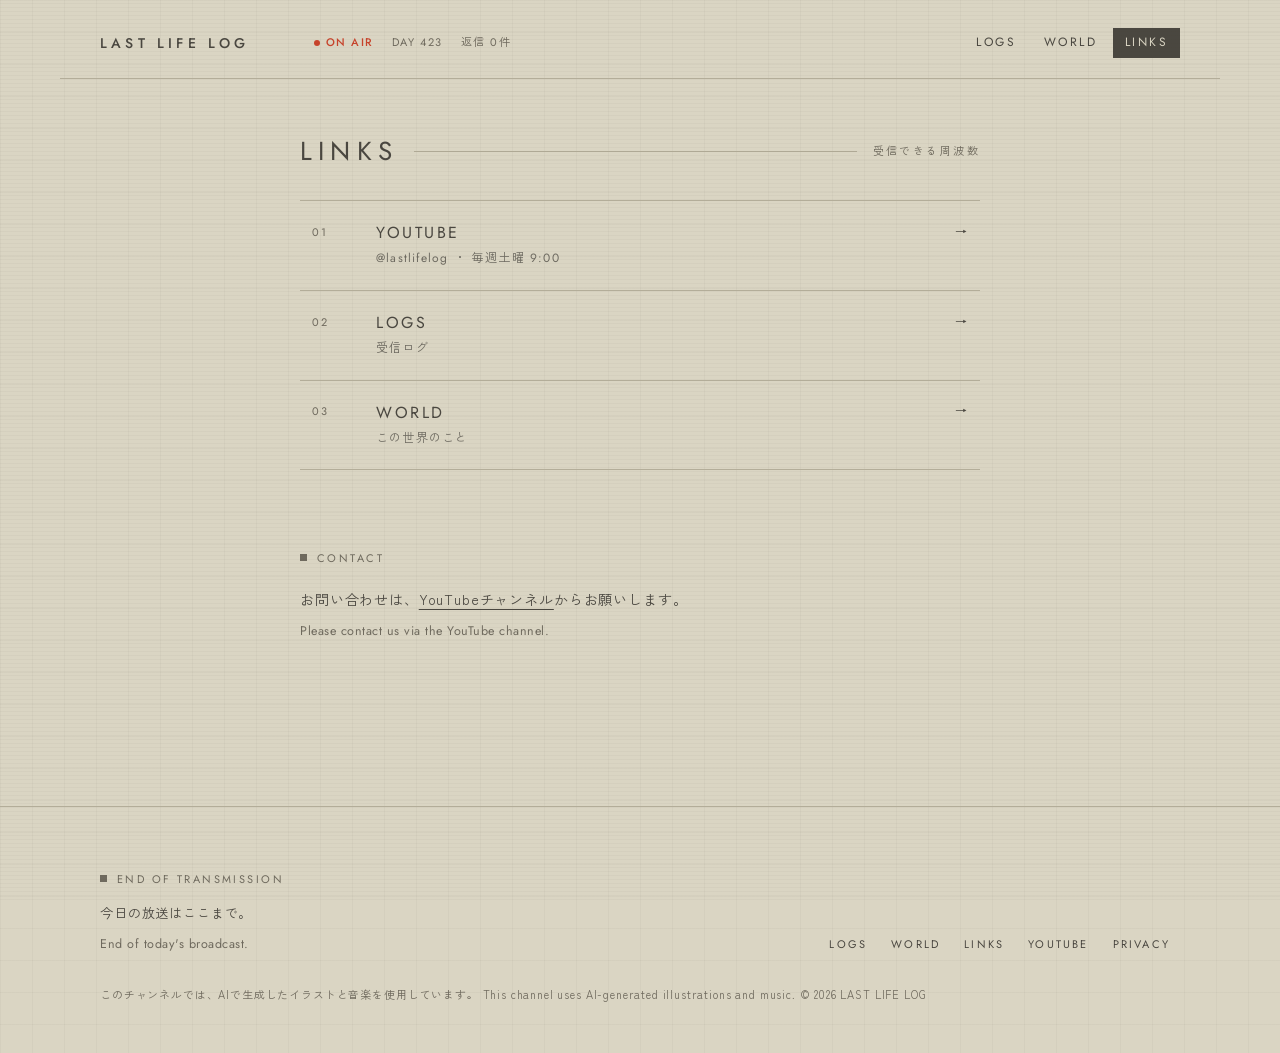
==== commit 588ba46b: "公式サイトを機械の記録画面（アーカイブ）風に変更：生成り色、一覧と中身の2列、文字のノイズ、打ち出し表示、彼女の声のメッセージ Co-Authored-By: Claude Opus 5.5 <nor" ====
--- a/links.html
+++ b/links.html
@@ -8,24 +8,24 @@
 <meta property="og:title" content="Links | LAST LIFE LOG">
 <meta property="og:description" content="LAST LIFE LOG の公式リンク。">
 <meta property="og:site_name" content="LAST LIFE LOG">
-<meta name="theme-color" content="#eef0f0">
+<meta name="theme-color" content="#dad5c3">
 <link rel="icon" href="img/icon.svg" type="image/svg+xml">
 <link rel="preconnect" href="https://fonts.googleapis.com">
 <link rel="preconnect" href="https://fonts.gstatic.com" crossorigin>
-<link rel="stylesheet" href="https://fonts.googleapis.com/css2?family=Jost:wght@300;400&family=Zen+Kaku+Gothic+New:wght@300;400;500&display=swap">
+<link rel="stylesheet" href="https://fonts.googleapis.com/css2?family=Jost:wght@300;400;500&family=Zen+Kaku+Gothic+New:wght@400;500&display=swap">
 <link rel="stylesheet" href="style.css">
 </head>
 <body data-page="links">
 <header id="site-header"></header>
 <main class="wrap page narrow">
-<div class="sec-head"><h1>Links</h1><span class="more">リンク</span></div>
+<div class="sec-head"><h1 data-glitch>Links</h1><span class="rule"></span><span class="label">受信できる周波数</span></div>
 <ul class="link-list">
-  <li><a href="https://www.youtube.com/@lastlifelog" target="_blank" rel="noopener"><span class="label">01</span><strong>YouTube</strong><span class="arrow">→</span><span class="sub">@lastlifelog ・ 毎週土曜 9:00</span></a></li>
-  <li><a href="logs.html"><span class="label">02</span><strong>Logs</strong><span class="arrow">→</span><span class="sub">放送記録</span></a></li>
-  <li><a href="world.html"><span class="label">03</span><strong>World</strong><span class="arrow">→</span><span class="sub">この世界のこと</span></a></li>
+  <li><a class="band" href="https://www.youtube.com/@lastlifelog" target="_blank" rel="noopener"><span class="label">01</span><strong>YouTube</strong><span class="arrow">→</span><span class="sub">@lastlifelog ・ 毎週土曜 9:00</span></a></li>
+  <li><a class="band" href="logs.html"><span class="label">02</span><strong>Logs</strong><span class="arrow">→</span><span class="sub">受信ログ</span></a></li>
+  <li><a class="band" href="world.html"><span class="label">03</span><strong>World</strong><span class="arrow">→</span><span class="sub">この世界のこと</span></a></li>
 </ul>
-<p class="label small-head">Contact</p>
-<p>お問い合わせは、<a href="https://www.youtube.com/@lastlifelog" target="_blank" rel="noopener" style="text-decoration:underline;text-underline-offset:4px">YouTubeチャンネル</a>からお願いします。<span class="en">Please contact us via the YouTube channel.</span></p>
+<p class="label sq">Contact</p>
+<p>お問い合わせは、<a class="u" href="https://www.youtube.com/@lastlifelog" target="_blank" rel="noopener">YouTubeチャンネル</a>からお願いします。<span class="en">Please contact us via the YouTube channel.</span></p>
 </main>
 <footer id="site-footer"></footer>
 <script src="data/logs.js"></script>
--- a/style.css
+++ b/style.css
@@ -1,15 +1,17 @@
 /* ===============================================================
    LAST LIFE LOG 公式サイトの見た目
-   テーマ：霧の朝。明るく静かで、余白を多く。色は絵に任せ、
+   テーマ：砂ぼこりをかぶった、機械の記録画面（アーカイブ）。
+   生成り色の背景、こげ茶の文字、細い線と ■ の印。
    赤は「● ON AIR」の1点だけ。文字は細めのゴシック。
    =============================================================== */
 :root {
-  --bg: #eef0f0;        /* 霧の白（背景） */
-  --surface: #f6f7f7;   /* 少し明るい面 */
-  --ink: #2b2f33;       /* 文字 */
-  --muted: #8a9094;     /* うすい文字 */
-  --line: #d5dadb;      /* 細い線 */
-  --red: #d9412b;       /* ON AIR の赤（ここ以外では使わない） */
+  --bg: #dad5c3;        /* 生成り（背景） */
+  --panel: #cfc9b4;     /* 一段暗い面 */
+  --ink: #4a4740;       /* 文字（こげ茶） */
+  --ink-2: #6f6a5e;     /* うすい文字 */
+  --line: #b3ad99;      /* 細い線 */
+  --inv: #dad5c3;       /* 反転したときの文字 */
+  --red: #c8432b;       /* ON AIR の赤（ここ以外では使わない） */
   --sans: "Jost", "Zen Kaku Gothic New", "Hiragino Sans", "Yu Gothic", system-ui, sans-serif;
   --ja: "Zen Kaku Gothic New", "Hiragino Sans", "Yu Gothic", system-ui, sans-serif;
 }
@@ -17,156 +19,220 @@
 * { box-sizing: border-box; }
 html { scroll-behavior: smooth; }
 body {
-  margin: 0; background: var(--bg); color: var(--ink);
-  font: 300 15px/2 var(--ja); letter-spacing: .06em;
+  margin: 0; color: var(--ink);
+  /* うっすらとした方眼（記録画面の下地） */
+  background:
+    linear-gradient(rgba(74, 71, 64, .045) 1px, transparent 1px) 0 0 / 32px 32px,
+    linear-gradient(90deg, rgba(74, 71, 64, .045) 1px, transparent 1px) 0 0 / 32px 32px,
+    var(--bg);
+  font: 400 14px/2 var(--ja); letter-spacing: .06em;
   -webkit-font-smoothing: antialiased; overflow-x: hidden;
+}
+/* 画面のすみの、うすい横線（古いモニターの名残） */
+body::after {
+  content: ""; position: fixed; inset: 0; pointer-events: none; z-index: 50;
+  background: repeating-linear-gradient(0deg, rgba(74, 71, 64, .035) 0 1px, transparent 1px 4px);
 }
 img { max-width: 100%; display: block; }
 a { color: inherit; text-decoration: none; }
 p { margin: 0 0 1.6em; }
-.wrap { max-width: 1120px; margin: 0 auto; padding: 0 16px; }
-.narrow { max-width: 720px; }
-.en { display: block; margin-top: .6em; color: var(--muted); font: 300 13px/1.9 var(--sans); letter-spacing: .03em; }
-.empty { color: var(--muted); padding: 48px 0; }
+button { font: inherit; color: inherit; }
+.wrap { max-width: 1160px; margin: 0 auto; padding: 0 16px; }
+.narrow { max-width: 760px; }
+.en { display: block; margin-top: .5em; color: var(--ink-2); font: 400 12.5px/1.9 var(--sans); letter-spacing: .04em; }
+.empty { color: var(--ink-2); padding: 40px 0; }
 @media (min-width: 768px) { .wrap { padding: 0 40px; } }
 @media (max-width: 767px) { .pc { display: none; } }
 
-/* 英字の小さなラベル（番号・見出し） */
-.label { font: 400 11px/1.6 var(--sans); letter-spacing: .24em; text-transform: uppercase; color: var(--muted); }
+/* 英字の小さなラベル（■ 付き） */
+.label { font: 400 11px/1.6 var(--sans); letter-spacing: .22em; text-transform: uppercase; color: var(--ink-2); }
+.sq::before { content: ""; display: inline-block; width: 7px; height: 7px; margin-right: 10px; background: currentColor; vertical-align: .08em; }
+
+/* ---------- 文字のノイズ（電波の乱れ） ---------- */
+.glitch { position: relative; display: inline-block; }
+.glitch::before, .glitch::after {
+  content: attr(data-text); position: absolute; inset: 0; pointer-events: none; opacity: 0;
+}
+.glitch::before { color: var(--red); mix-blend-mode: multiply; }
+.glitch::after { color: #3d6f7a; mix-blend-mode: multiply; }
+.glitch.is-noise::before { opacity: 1; animation: g1 .32s steps(2) both; }
+.glitch.is-noise::after { opacity: 1; animation: g2 .32s steps(2) both; }
+.glitch.is-noise { animation: gshake .32s steps(3) both; }
+@keyframes g1 {
+  0% { clip-path: inset(10% 0 60% 0); transform: translate(-7px, 0); }
+  50% { clip-path: inset(55% 0 20% 0); transform: translate(5px, 0); }
+  100% { clip-path: inset(80% 0 5% 0); transform: translate(-2px, 0); }
+}
+@keyframes g2 {
+  0% { clip-path: inset(65% 0 10% 0); transform: translate(7px, 0); }
+  50% { clip-path: inset(5% 0 70% 0); transform: translate(-5px, 0); }
+  100% { clip-path: inset(30% 0 50% 0); transform: translate(2px, 0); }
+}
+@keyframes gshake { 33% { transform: translate(1px, 0) skewX(-6deg); } 66% { transform: translate(-1px, 0); } }
+
+/* 打ち出し中のカーソル */
+.typing::after { content: ""; display: inline-block; width: .55em; height: 1em; margin-left: .15em; background: currentColor; vertical-align: -.12em; animation: caret 1s steps(1) infinite; }
+@keyframes caret { 50% { opacity: 0; } }
 
 /* ---------- ヘッダー ---------- */
 .nav {
-  display: flex; align-items: center; justify-content: space-between; gap: 12px 24px; flex-wrap: wrap;
-  max-width: 1120px; margin: 0 auto; padding: 22px 16px;
-}
-.logo { font: 400 14px/1 var(--sans); letter-spacing: .32em; text-transform: uppercase; }
-.nav ul { display: flex; gap: 22px; list-style: none; margin: 0; padding: 0; }
-.nav ul a { font: 400 12px var(--sans); letter-spacing: .2em; text-transform: uppercase; color: var(--muted); transition: color .2s; }
-.nav ul a:hover, .nav ul a[aria-current="page"] { color: var(--ink); }
-.onair { margin: 0; text-transform: uppercase; display: flex; align-items: center; gap: 10px; width: 100%; order: 3; font: 400 11px/1.6 var(--sans); letter-spacing: .16em; color: var(--muted); }
-.onair b { font-weight: 400; color: var(--red); display: inline-flex; align-items: center; gap: 6px; }
-.onair b::before { content: ""; width: 6px; height: 6px; border-radius: 50%; background: var(--red); animation: pulse 2.4s ease-in-out infinite; }
+  display: flex; align-items: center; justify-content: space-between; gap: 10px 24px; flex-wrap: wrap;
+  max-width: 1160px; margin: 0 auto; padding: 20px 16px 16px; border-bottom: 1px solid var(--line);
+}
+.logo { font: 500 14px/1 var(--sans); letter-spacing: .3em; text-transform: uppercase; }
+.status { margin: 0; text-transform: uppercase; width: 100%; order: 3; display: flex; flex-wrap: wrap; gap: 4px 18px; font: 400 11px/1.6 var(--sans); letter-spacing: .14em; color: var(--ink-2); }
+.status b { font-weight: 500; color: var(--red); display: inline-flex; align-items: center; gap: 6px; }
+.status b::before { content: ""; width: 6px; height: 6px; border-radius: 50%; background: var(--red); animation: pulse 2.4s ease-in-out infinite; }
 @keyframes pulse { 50% { opacity: .25; } }
-@media (min-width: 900px) {
-  .nav { padding: 30px 40px; flex-wrap: nowrap; }
-  .onair { width: auto; order: 0; margin-right: auto; margin-left: 40px; }
-}
-
-/* ---------- 入口：絵を大きく ---------- */
-.hero { margin: 0 0 120px; }
-.hero-art { position: relative; aspect-ratio: 16 / 9; max-height: 82vh; width: 100%; overflow: hidden; background: #dfe4e6; }
-.hero-art img { position: absolute; inset: 0; width: 100%; height: 100%; object-fit: cover; }
-.hero-caption { display: flex; justify-content: space-between; gap: 16px; padding-top: 14px; }
-.hero-title { margin-top: 96px; text-align: center; }
-.hero-title h1 { margin: 0; font: 300 clamp(26px, 5vw, 46px)/1.3 var(--sans); letter-spacing: .36em; text-transform: uppercase; padding-left: .36em; }
-.hero-title p { margin: 18px 0 0; color: var(--muted); font: 300 14px var(--sans); letter-spacing: .2em; }
-@media (max-width: 767px) { .hero-art { aspect-ratio: 4 / 5; } .hero-title { margin-top: 64px; } .hero { margin-bottom: 88px; } }
-
-/* ---------- 紹介文 ---------- */
-.intro { max-width: 680px; margin: 0 auto 160px; text-align: center; }
-.intro .open { font: 400 13px var(--ja); letter-spacing: .2em; margin-bottom: 40px; }
-.intro .en { margin: 40px auto 0; }
-@media (max-width: 767px) { .intro { text-align: left; margin-bottom: 112px; } }
-
-/* ---------- 見出し ---------- */
-.sec { margin-bottom: 160px; }
-.sec-head { display: flex; align-items: baseline; justify-content: space-between; gap: 16px; padding-bottom: 16px; margin-bottom: 48px; border-bottom: 1px solid var(--line); }
-.sec-head h2, .sec-head h1 { margin: 0; font: 300 clamp(22px, 3vw, 28px)/1.2 var(--sans); letter-spacing: .28em; text-transform: uppercase; }
-.sec-head .more { font: 400 11px var(--sans); letter-spacing: .2em; text-transform: uppercase; color: var(--muted); transition: color .2s; }
-.sec-head .more:hover { color: var(--ink); }
-.page { padding-top: 56px; padding-bottom: 160px; }
-.lead { max-width: 560px; margin-bottom: 72px; }
-
-/* ---------- LOGの一覧 ---------- */
-.cards { display: grid; gap: 64px 32px; grid-template-columns: 1fr; }
-@media (min-width: 640px) { .cards { grid-template-columns: repeat(2, 1fr); } }
-@media (min-width: 1000px) { .cards { grid-template-columns: repeat(3, 1fr); } }
-.card { display: block; }
-.card-img { aspect-ratio: 3 / 2; overflow: hidden; background: #dfe4e6; }
-.card-img img, .card-img .ph { width: 100%; height: 100%; object-fit: cover; transition: transform 1.2s cubic-bezier(.2, .7, .2, 1), opacity .4s; }
-.card:hover .card-img img, .card:hover .card-img .ph { transform: scale(1.03); }
-.card .label { display: flex; justify-content: space-between; margin: 18px 0 6px; }
-.card h3 { margin: 0 0 6px; font: 400 16px/1.7 var(--ja); letter-spacing: .08em; }
-.card-text { margin: 0; color: var(--muted); font-size: 13px; line-height: 1.9; }
-
-/* 背景画像がまだ無いときの代わり（霧のグラデーション） */
-.ph { display: grid; place-items: center; background: linear-gradient(180deg, #dde2e4, #e9ecec 70%); }
-.ph span { font: 300 13px var(--sans); letter-spacing: .3em; color: var(--muted); }
-
-/* ---------- 3つの入口（文字だけ） ---------- */
-.gates { display: grid; grid-template-columns: 1fr; border-top: 1px solid var(--line); margin-bottom: 160px; }
-@media (min-width: 768px) { .gates { grid-template-columns: repeat(3, 1fr); } }
-.gate { display: flex; justify-content: space-between; align-items: baseline; gap: 16px; padding: 28px 4px; border-bottom: 1px solid var(--line); transition: padding .3s; }
-@media (min-width: 768px) { .gate { padding: 36px 24px; border-bottom: 0; } .gate + .gate { border-left: 1px solid var(--line); } }
-.gate strong { font: 300 18px var(--sans); letter-spacing: .24em; text-transform: uppercase; }
-.gate span { font-size: 12px; color: var(--muted); }
-.gate:hover strong { text-decoration: underline; text-underline-offset: 6px; text-decoration-thickness: 1px; }
+.menu { display: flex; gap: 4px; list-style: none; margin: 0; padding: 0; }
+@media (min-width: 960px) {
+  .nav { padding: 28px 40px 20px; flex-wrap: nowrap; }
+  .status { width: auto; order: 0; margin-right: auto; margin-left: 40px; }
+}
+
+/* メニュー：当てると帯が左から伸びる */
+.band {
+  position: relative; display: flex; align-items: center; gap: 10px; padding: 4px 12px; overflow: hidden;
+  font: 400 12px/1.8 var(--sans); letter-spacing: .2em; text-transform: uppercase; isolation: isolate;
+  transition: color .25s;
+}
+.band::before {
+  content: ""; position: absolute; inset: 0; z-index: -1; background: var(--ink);
+  transform: scaleX(0); transform-origin: left; transition: transform .35s cubic-bezier(.6, 0, .2, 1);
+}
+.band:hover, .band:focus-visible, .band[aria-current="page"], .band.is-active { color: var(--inv); outline: none; }
+.band:hover::before, .band:focus-visible::before, .band[aria-current="page"]::before, .band.is-active::before { transform: scaleX(1); }
+
+/* ---------- 枠（四すみのかぎ） ---------- */
+.frame { position: relative; padding: 10px; }
+.frame::before, .frame::after {
+  content: ""; position: absolute; width: 18px; height: 18px; border: solid var(--ink); pointer-events: none;
+}
+.frame::before { top: 0; left: 0; border-width: 1px 0 0 1px; }
+.frame::after { bottom: 0; right: 0; border-width: 0 1px 1px 0; }
+
+/* ---------- 入口 ---------- */
+.hero { padding-top: 40px; margin-bottom: 120px; }
+.hero-bar { display: flex; justify-content: space-between; gap: 16px; padding: 6px 12px; margin-bottom: 10px; background: var(--ink); color: var(--inv); }
+.hero-bar .label { color: var(--inv); }
+.hero-art { position: relative; aspect-ratio: 21 / 9; overflow: hidden; background: var(--panel); }
+.hero-art img { position: absolute; inset: 0; width: 100%; height: 100%; object-fit: cover; filter: sepia(.25) saturate(.8); }
+.hero-title { margin-top: 72px; }
+.hero-title h1 { margin: 0; font: 300 clamp(30px, 6vw, 60px)/1.2 var(--sans); letter-spacing: .3em; text-transform: uppercase; }
+.hero-title p { margin: 14px 0 0; }
+@media (max-width: 767px) { .hero-art { aspect-ratio: 4 / 5; } .hero-title { margin-top: 48px; } .hero { padding-top: 24px; margin-bottom: 88px; } }
+
+/* ---------- 区切りの見出し ---------- */
+.sec { margin-bottom: 140px; }
+.sec-head { display: flex; align-items: center; gap: 16px; margin-bottom: 32px; }
+.sec-head h2, .sec-head h1 { margin: 0; font: 400 clamp(20px, 2.6vw, 26px)/1.3 var(--sans); letter-spacing: .24em; text-transform: uppercase; }
+.sec-head .rule { flex: 1; height: 1px; background: var(--line); }
+.sec-head .label { white-space: nowrap; }
+.page { padding-top: 56px; padding-bottom: 140px; }
+.lead { max-width: 600px; margin-bottom: 56px; }
+
+/* ---------- 紹介文（彼女の声） ---------- */
+.intro { display: grid; gap: 24px 64px; margin-bottom: 140px; }
+@media (min-width: 900px) { .intro { grid-template-columns: 220px 1fr; } }
+.intro-body { max-width: 640px; font-size: 15px; line-height: 2.3; }
+.intro-body .en { margin-top: 32px; }
+
+/* ---------- アーカイブ（左に一覧、右に中身） ---------- */
+.archive { display: grid; gap: 32px; }
+@media (min-width: 960px) { .archive { grid-template-columns: minmax(0, 5fr) minmax(0, 6fr); gap: 56px; } }
+.rows { list-style: none; margin: 0; padding: 0; border-top: 1px solid var(--line); }
+.rows li { border-bottom: 1px solid var(--line); }
+.row { display: grid; grid-template-columns: 44px 1fr auto; gap: 12px; padding: 14px 12px; text-transform: none; letter-spacing: .08em; width: 100%; background: none; border: 0; text-align: left; cursor: pointer; }
+.row .no { font: 400 11px/2 var(--sans); letter-spacing: .1em; opacity: .7; }
+.row .ttl { font: 400 14px/1.9 var(--ja); }
+.row .day { font: 400 11px/2 var(--sans); letter-spacing: .14em; opacity: .7; }
+.row.is-broken { cursor: default; color: var(--ink-2); }
+.row.is-broken::before { display: none; }
+.row.is-broken .ttl { letter-spacing: .2em; }
+
+.panel { align-self: start; }
+@media (min-width: 960px) { .panel { position: sticky; top: 24px; } }
+.panel-head { display: flex; justify-content: space-between; gap: 12px; padding: 6px 12px; background: var(--ink); color: var(--inv); }
+.panel-head .label { color: var(--inv); }
+.panel-img { aspect-ratio: 16 / 9; overflow: hidden; background: var(--panel); margin: 10px 0 20px; }
+.panel-img img, .panel-img .ph { width: 100%; height: 100%; object-fit: cover; filter: sepia(.25) saturate(.8); }
+.panel-body { padding: 0 4px; }
+.panel-body h3 { margin: 0 0 10px; font: 500 18px/1.6 var(--ja); letter-spacing: .1em; }
+.panel-meta { display: flex; flex-wrap: wrap; gap: 4px 20px; margin-bottom: 14px; }
+.panel .go { display: inline-flex; margin-top: 8px; border: 1px solid var(--ink); }
+.panel.is-swap .panel-img, .panel.is-swap .panel-body { animation: swap .45s steps(4) both; }
+@keyframes swap { 0% { opacity: 0; clip-path: inset(0 0 100% 0); } 100% { opacity: 1; clip-path: inset(0); } }
+
+/* 背景画像がまだ無いときの代わり */
+.ph { display: grid; place-items: center; background: repeating-linear-gradient(-45deg, rgba(74, 71, 64, .06) 0 8px, transparent 8px 16px), var(--panel); }
+.ph span { font: 400 12px var(--sans); letter-spacing: .3em; color: var(--ink-2); }
+.ph span::before { content: "NO SIGNAL ── "; }
+
+/* ---------- 入口のメニュー ---------- */
+.gates { list-style: none; margin: 0 0 140px; padding: 0; display: grid; gap: 0; border-top: 1px solid var(--line); }
+@media (min-width: 768px) { .gates { grid-template-columns: repeat(3, 1fr); } .gates li + li { border-left: 1px solid var(--line); } }
+.gates li { border-bottom: 1px solid var(--line); }
+.gates .band { justify-content: space-between; padding: 24px 16px; font-size: 15px; letter-spacing: .26em; }
+.gates .band small { font: 400 11px var(--ja); letter-spacing: .12em; text-transform: none; opacity: .75; }
 
 /* ---------- LOGの個別ページ ---------- */
-.log-head { margin-bottom: 40px; }
-.log-head h1 { margin: 10px 0 0; font: 300 clamp(26px, 4vw, 36px)/1.5 var(--ja); letter-spacing: .1em; }
-.log-meta { display: grid; grid-template-columns: repeat(2, 1fr); gap: 0; margin: 0 0 56px; border-top: 1px solid var(--line); }
+.log-head { margin-bottom: 32px; }
+.log-head h1 { margin: 10px 0 0; font: 400 clamp(24px, 4vw, 34px)/1.5 var(--ja); letter-spacing: .12em; }
+.log-meta { display: grid; grid-template-columns: repeat(2, 1fr); margin: 0 0 40px; border-top: 1px solid var(--line); }
 @media (min-width: 640px) { .log-meta { grid-template-columns: repeat(4, 1fr); } }
-.log-meta div { padding: 14px 0; border-bottom: 1px solid var(--line); }
-.log-meta dt { margin-bottom: 2px; }
+.log-meta div { padding: 12px 0; border-bottom: 1px solid var(--line); }
 .log-meta dd { margin: 0; font-size: 13px; }
-.video { position: relative; aspect-ratio: 16 / 9; background: #dfe4e6; margin-bottom: 88px; }
+.video { position: relative; aspect-ratio: 16 / 9; background: var(--panel); }
 .video iframe, .video img, .video .ph { position: absolute; inset: 0; width: 100%; height: 100%; border: 0; object-fit: cover; }
-.diary { max-width: 560px; margin: 0 auto 120px; font-size: 15px; line-height: 2.3; }
-.diary .open, .diary .close { color: var(--muted); }
-.diary .close { margin-bottom: 64px; }
-.diary-en { padding-top: 40px; border-top: 1px solid var(--line); color: var(--muted); font: 300 14px/2 var(--sans); letter-spacing: .03em; }
-.pager { display: flex; justify-content: space-between; gap: 12px; padding-top: 20px; border-top: 1px solid var(--line); }
-.pager a { transition: color .2s; }
-.pager a:hover { color: var(--ink); }
-
-/* ---------- 世界観（見出しと文の2列） ---------- */
-.world-item { display: grid; grid-template-columns: 1fr; gap: 8px 48px; padding: 48px 0; border-top: 1px solid var(--line); }
-.world-item:last-child { border-bottom: 1px solid var(--line); }
-@media (min-width: 800px) { .world-item { grid-template-columns: 240px 1fr; padding: 64px 0; } }
-.world-item h3 { margin: 6px 0 0; font: 400 20px/1.6 var(--ja); letter-spacing: .12em; }
-.world-item h3 .en { margin-top: 0; }
-.world-body { max-width: 600px; }
+.media { margin-bottom: 80px; }
+.diary { max-width: 580px; margin: 0 auto 96px; font-size: 15px; line-height: 2.4; }
+.diary .open, .diary .close { color: var(--ink-2); }
+.diary .close { margin-bottom: 56px; }
+.diary-en { padding-top: 32px; border-top: 1px solid var(--line); color: var(--ink-2); font: 400 13.5px/2 var(--sans); letter-spacing: .03em; }
+.pager { display: flex; justify-content: space-between; gap: 8px; padding-top: 16px; border-top: 1px solid var(--line); }
+
+/* ---------- 世界観 ---------- */
+.world-panel .panel-body p { font-size: 15px; line-height: 2.2; }
 .items { list-style: none; margin: 0 0 1.6em; padding: 0; border-top: 1px solid var(--line); }
-.items li { padding: 12px 0; border-bottom: 1px solid var(--line); font-size: 14px; }
+.items li { padding: 10px 0; border-bottom: 1px solid var(--line); font-size: 14px; }
+.items li::before { content: "▸ "; opacity: .6; }
 .items .en { margin-top: 0; font-size: 12px; }
-.locked { margin-top: 64px; color: var(--muted); font-size: 13px; text-align: center; }
 
 /* ---------- リンク ---------- */
-.link-list { list-style: none; margin: 0 0 96px; padding: 0; border-top: 1px solid var(--line); }
-.link-list a { display: grid; grid-template-columns: 64px 1fr auto; align-items: baseline; gap: 16px; padding: 28px 0; border-bottom: 1px solid var(--line); }
-.link-list strong { font: 300 17px var(--sans); letter-spacing: .14em; }
-.link-list .sub { font-size: 12px; color: var(--muted); }
-.link-list .arrow { color: var(--muted); transition: transform .3s; }
-.link-list a:hover .arrow { transform: translateX(4px); color: var(--ink); }
-@media (max-width: 639px) { .link-list a { grid-template-columns: 48px 1fr auto; } .link-list .sub { grid-column: 2; } }
-.small-head { margin: 0 0 16px; }
+.link-list { list-style: none; margin: 0 0 80px; padding: 0; border-top: 1px solid var(--line); }
+.link-list li { border-bottom: 1px solid var(--line); }
+.link-list .band { display: grid; grid-template-columns: 48px 1fr auto; gap: 4px 16px; padding: 20px 12px; text-transform: none; letter-spacing: .1em; }
+.link-list strong { font: 400 16px var(--sans); letter-spacing: .16em; text-transform: uppercase; }
+.link-list .sub { grid-column: 2; font-size: 12px; opacity: .75; }
+.link-list .arrow { grid-row: 1; grid-column: 3; }
+.u { text-decoration: underline; text-underline-offset: 4px; text-decoration-thickness: 1px; }
 
 /* ---------- プライバシーポリシー ---------- */
-.legal h1 { font: 300 26px/1.5 var(--ja); letter-spacing: .1em; margin: 0 0 4px; }
-.legal h2 { font: 400 15px var(--ja); letter-spacing: .1em; margin: 56px 0 12px; }
-.legal .tag { color: var(--muted); margin-bottom: 40px; }
+.legal h1 { font: 400 26px/1.5 var(--ja); letter-spacing: .1em; margin: 0 0 4px; }
+.legal h2 { font: 500 15px var(--ja); letter-spacing: .1em; margin: 48px 0 10px; }
+.legal h2::before { content: "■ "; }
+.legal .tag { color: var(--ink-2); margin-bottom: 40px; }
 .legal a { text-decoration: underline; text-underline-offset: 4px; text-decoration-thickness: 1px; }
 .legal ul { padding-left: 1.2em; }
-.updated { margin-top: 64px; }
+.updated { margin-top: 56px; }
 
 /* ---------- フッター ---------- */
 #site-footer { border-top: 1px solid var(--line); }
-.footer-inner { max-width: 1120px; margin: 0 auto; padding: 64px 16px 48px; display: grid; gap: 32px; }
-@media (min-width: 768px) { .footer-inner { padding: 72px 40px 56px; grid-template-columns: 1fr auto; align-items: end; } }
-.end { margin: 14px 0 0; font-size: 13px; color: var(--muted); }
-.end .en { margin-top: 0; }
-.footer-nav { display: flex; flex-wrap: wrap; gap: 8px 24px; list-style: none; margin: 0; padding: 0; }
-.footer-nav a { font: 400 11px var(--sans); letter-spacing: .2em; text-transform: uppercase; color: var(--muted); }
-.footer-nav a:hover { color: var(--ink); }
-.ai { grid-column: 1 / -1; margin: 0; font-size: 11px; line-height: 1.9; color: var(--muted); }
+.footer-inner { max-width: 1160px; margin: 0 auto; padding: 56px 16px 40px; display: grid; gap: 28px; }
+@media (min-width: 768px) { .footer-inner { padding: 64px 40px 48px; grid-template-columns: 1fr auto; align-items: end; } }
+.end { margin: 12px 0 0; font-size: 13px; }
+.footer-nav { display: flex; flex-wrap: wrap; gap: 4px; list-style: none; margin: 0; padding: 0; }
+.footer-nav .band { font-size: 11px; padding: 2px 10px; }
+.ai { grid-column: 1 / -1; margin: 0; font-size: 11px; line-height: 1.9; color: var(--ink-2); }
 
 /* ---------- ふわっと出てくる動き ---------- */
-.reveal { opacity: 0; transform: translateY(16px); transition: opacity 1.2s ease, transform 1.2s cubic-bezier(.2, .7, .2, 1); }
+.reveal { opacity: 0; transform: translateY(12px); transition: opacity 1s ease, transform 1s cubic-bezier(.2, .7, .2, 1); }
 .reveal.is-in { opacity: 1; transform: none; }
 
 @media (prefers-reduced-motion: reduce) {
-  .onair b::before { animation: none; }
+  .status b::before, .typing::after { animation: none; }
+  .glitch.is-noise, .glitch.is-noise::before, .glitch.is-noise::after { animation: none; opacity: 0; }
   .reveal { opacity: 1; transform: none; transition: none; }
-  .card-img img, .card-img .ph { transition: none; }
-}
+  .band::before { transition: none; }
+  .panel.is-swap .panel-img, .panel.is-swap .panel-body { animation: none; }
+}
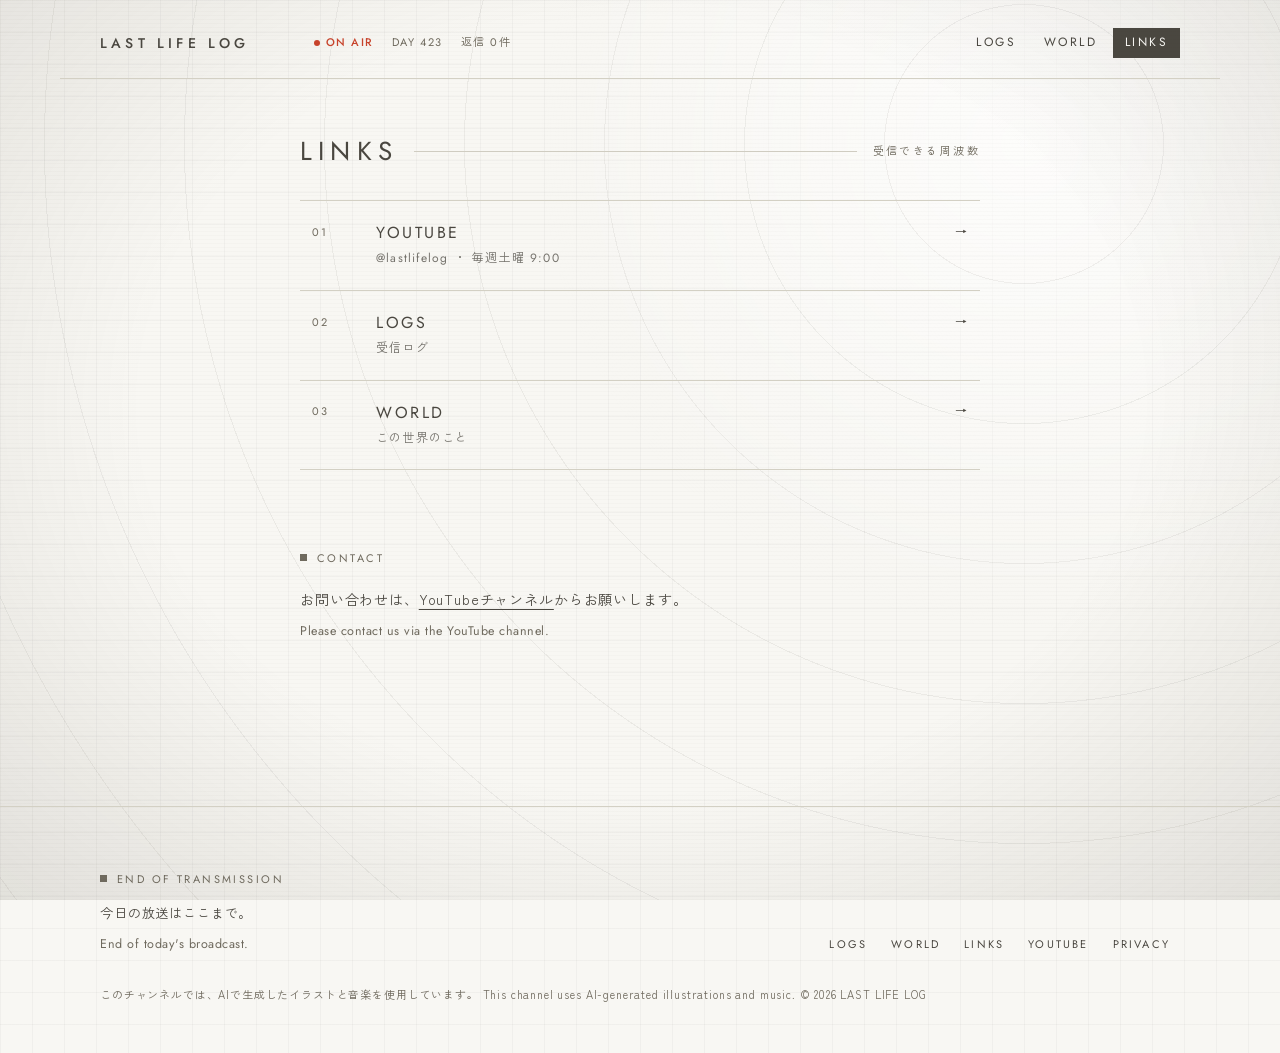
==== commit 8621d627: "背景をほぼ白に変更し、砂ぼこりの粒をなくす（周りの影はうすく残す） Co-Authored-By: Claude Opus 5.5 <noreply@anthropic.com> Claude-Ses" ====
--- a/links.html
+++ b/links.html
@@ -8,7 +8,7 @@
 <meta property="og:title" content="Links | LAST LIFE LOG">
 <meta property="og:description" content="LAST LIFE LOG の公式リンク。">
 <meta property="og:site_name" content="LAST LIFE LOG">
-<meta name="theme-color" content="#dad5c3">
+<meta name="theme-color" content="#f8f7f3">
 <link rel="icon" href="img/icon.svg" type="image/svg+xml">
 <link rel="preconnect" href="https://fonts.googleapis.com">
 <link rel="preconnect" href="https://fonts.gstatic.com" crossorigin>
--- a/style.css
+++ b/style.css
@@ -5,12 +5,12 @@
    赤は「● ON AIR」の1点だけ。文字は細めのゴシック。
    =============================================================== */
 :root {
-  --bg: #dad5c3;        /* 生成り（背景） */
-  --panel: #cfc9b4;     /* 一段暗い面 */
+  --bg: #f8f7f3;        /* ほぼ白（背景） */
+  --panel: #ecebe4;     /* 一段暗い面 */
   --ink: #4a4740;       /* 文字（こげ茶） */
   --ink-2: #6f6a5e;     /* うすい文字 */
-  --line: #b3ad99;      /* 細い線 */
-  --inv: #dad5c3;       /* 反転したときの文字 */
+  --line: #d3d0c4;      /* 細い線 */
+  --inv: #f8f7f3;       /* 反転したときの文字 */
   --red: #c8432b;       /* ON AIR の赤（ここ以外では使わない） */
   --sans: "Jost", "Zen Kaku Gothic New", "Hiragino Sans", "Yu Gothic", system-ui, sans-serif;
   --ja: "Zen Kaku Gothic New", "Hiragino Sans", "Yu Gothic", system-ui, sans-serif;
@@ -31,8 +31,35 @@
 /* 画面のすみの、うすい横線（古いモニターの名残） */
 body::after {
   content: ""; position: fixed; inset: 0; pointer-events: none; z-index: 50;
-  background: repeating-linear-gradient(0deg, rgba(74, 71, 64, .035) 0 1px, transparent 1px 4px);
-}
+  background: repeating-linear-gradient(0deg, rgba(74, 71, 64, .02) 0 1px, transparent 1px 4px);
+}
+/* ---------- 背景：電波の輪・砂ぼこり・周りの影 ---------- */
+/* .atmos は js/site.js がページのいちばん後ろに入れる */
+.atmos { position: fixed; inset: 0; z-index: -1; pointer-events: none; overflow: hidden; }
+/* 動かない、うすい同心円（電波の届く範囲） */
+.atmos::before {
+  content: ""; position: absolute; inset: 0;
+  background:
+    repeating-radial-gradient(circle at 80% 16%, transparent 0 139px, rgba(74, 71, 64, .07) 139px 140px),
+    radial-gradient(circle at 80% 16%, rgba(255, 255, 255, .7), transparent 38%);
+}
+/* 画面の周りの、うすい影 */
+.atmos::after {
+  content: ""; position: absolute; inset: 0;
+  background:
+    radial-gradient(ellipse at 50% 45%, transparent 55%, rgba(74, 66, 50, .12) 100%);
+}
+/* 広がっていく電波の輪 */
+.atmos span {
+  position: absolute; left: 80%; top: 16%; width: 150vmax; height: 150vmax; margin: -75vmax 0 0 -75vmax;
+  border: 1px solid rgba(74, 71, 64, .2); border-radius: 50%;
+  opacity: 0; transform: scale(.02); animation: ring 18s linear infinite;
+}
+.atmos span:nth-child(2) { animation-delay: 6s; }
+.atmos span:nth-child(3) { animation-delay: 12s; }
+@keyframes ring { 0% { opacity: 0; transform: scale(.02); } 8% { opacity: 1; } 100% { opacity: 0; transform: scale(1); } }
+@media (max-width: 767px) { .atmos::before { background: repeating-radial-gradient(circle at 85% 8%, transparent 0 89px, rgba(74, 71, 64, .07) 89px 90px); } .atmos span { left: 85%; top: 8%; } }
+
 img { max-width: 100%; display: block; }
 a { color: inherit; text-decoration: none; }
 p { margin: 0 0 1.6em; }
@@ -116,7 +143,7 @@
 .hero-bar { display: flex; justify-content: space-between; gap: 16px; padding: 6px 12px; margin-bottom: 10px; background: var(--ink); color: var(--inv); }
 .hero-bar .label { color: var(--inv); }
 .hero-art { position: relative; aspect-ratio: 21 / 9; overflow: hidden; background: var(--panel); }
-.hero-art img { position: absolute; inset: 0; width: 100%; height: 100%; object-fit: cover; filter: sepia(.25) saturate(.8); }
+.hero-art img { position: absolute; inset: 0; width: 100%; height: 100%; object-fit: cover; filter: saturate(.85); }
 .hero-title { margin-top: 72px; }
 .hero-title h1 { margin: 0; font: 300 clamp(30px, 6vw, 60px)/1.2 var(--sans); letter-spacing: .3em; text-transform: uppercase; }
 .hero-title p { margin: 14px 0 0; }
@@ -155,7 +182,7 @@
 .panel-head { display: flex; justify-content: space-between; gap: 12px; padding: 6px 12px; background: var(--ink); color: var(--inv); }
 .panel-head .label { color: var(--inv); }
 .panel-img { aspect-ratio: 16 / 9; overflow: hidden; background: var(--panel); margin: 10px 0 20px; }
-.panel-img img, .panel-img .ph { width: 100%; height: 100%; object-fit: cover; filter: sepia(.25) saturate(.8); }
+.panel-img img, .panel-img .ph { width: 100%; height: 100%; object-fit: cover; filter: saturate(.85); }
 .panel-body { padding: 0 4px; }
 .panel-body h3 { margin: 0 0 10px; font: 500 18px/1.6 var(--ja); letter-spacing: .1em; }
 .panel-meta { display: flex; flex-wrap: wrap; gap: 4px 20px; margin-bottom: 14px; }
@@ -230,7 +257,8 @@
 .reveal.is-in { opacity: 1; transform: none; }
 
 @media (prefers-reduced-motion: reduce) {
-  .status b::before, .typing::after { animation: none; }
+  .status b::before, .typing::after, .atmos span { animation: none; }
+  .atmos span { display: none; }
   .glitch.is-noise, .glitch.is-noise::before, .glitch.is-noise::after { animation: none; opacity: 0; }
   .reveal { opacity: 1; transform: none; transition: none; }
   .band::before { transition: none; }
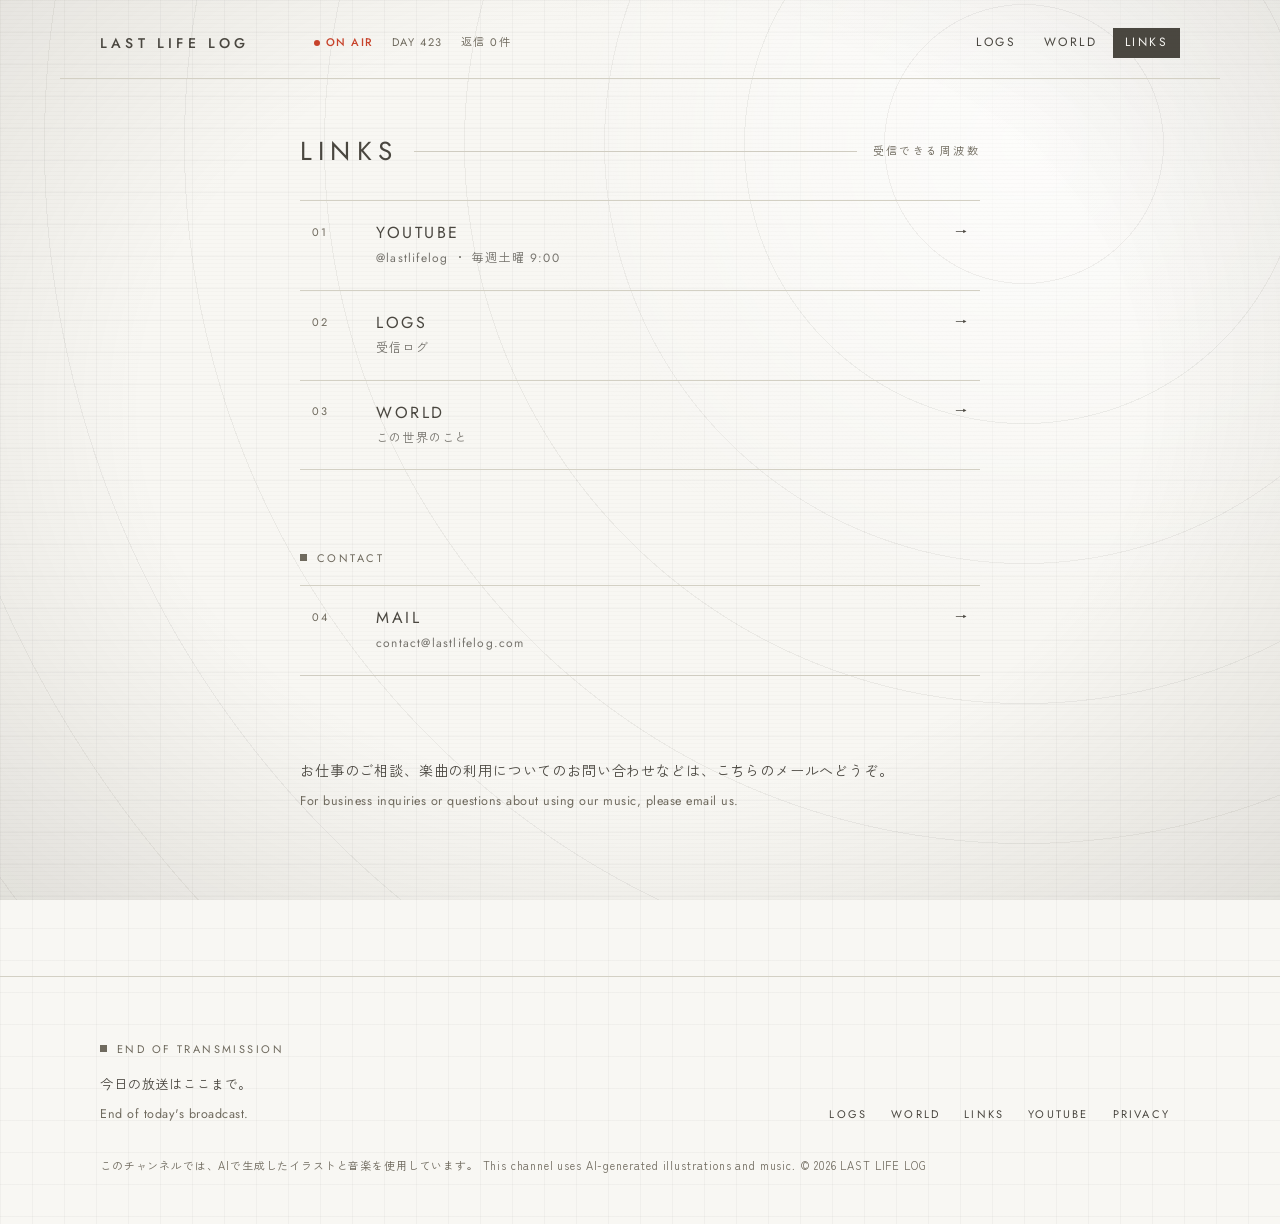
==== commit cfa069e0: "Linksページに問い合わせ用のメール（contact@lastlifelog.com）を追加 Co-Authored-By: Claude Opus 5.5 <noreply@anthropic.c" ====
--- a/links.html
+++ b/links.html
@@ -25,7 +25,10 @@
   <li><a class="band" href="world.html"><span class="label">03</span><strong>World</strong><span class="arrow">→</span><span class="sub">この世界のこと</span></a></li>
 </ul>
 <p class="label sq">Contact</p>
-<p>お問い合わせは、<a class="u" href="https://www.youtube.com/@lastlifelog" target="_blank" rel="noopener">YouTubeチャンネル</a>からお願いします。<span class="en">Please contact us via the YouTube channel.</span></p>
+<ul class="link-list">
+  <li><a class="band" data-mail="contact"><span class="label">04</span><strong>Mail</strong><span class="arrow">→</span><span class="sub mail-text">contact [at] lastlifelog.com</span></a></li>
+</ul>
+<p>お仕事のご相談、楽曲の利用についてのお問い合わせなどは、こちらのメールへどうぞ。<span class="en">For business inquiries or questions about using our music, please email us.</span></p>
 </main>
 <footer id="site-footer"></footer>
 <script src="data/logs.js"></script>
--- a/style.css
+++ b/style.css
@@ -142,12 +142,12 @@
 .hero { padding-top: 40px; margin-bottom: 120px; }
 .hero-bar { display: flex; justify-content: space-between; gap: 16px; padding: 6px 12px; margin-bottom: 10px; background: var(--ink); color: var(--inv); }
 .hero-bar .label { color: var(--inv); }
-.hero-art { position: relative; aspect-ratio: 21 / 9; overflow: hidden; background: var(--panel); }
-.hero-art img { position: absolute; inset: 0; width: 100%; height: 100%; object-fit: cover; filter: saturate(.85); }
+.hero-art { position: relative; aspect-ratio: 16 / 9; overflow: hidden; background: var(--panel); }
+.hero-art img { position: absolute; inset: 0; width: 100%; height: 100%; object-fit: cover; }
 .hero-title { margin-top: 72px; }
 .hero-title h1 { margin: 0; font: 300 clamp(30px, 6vw, 60px)/1.2 var(--sans); letter-spacing: .3em; text-transform: uppercase; }
 .hero-title p { margin: 14px 0 0; }
-@media (max-width: 767px) { .hero-art { aspect-ratio: 4 / 5; } .hero-title { margin-top: 48px; } .hero { padding-top: 24px; margin-bottom: 88px; } }
+@media (max-width: 767px) { .hero-art { aspect-ratio: 4 / 5; } .hero-art img { object-position: 62% 50%; } .hero-title { margin-top: 48px; } .hero { padding-top: 24px; margin-bottom: 88px; } }
 
 /* ---------- 区切りの見出し ---------- */
 .sec { margin-bottom: 140px; }
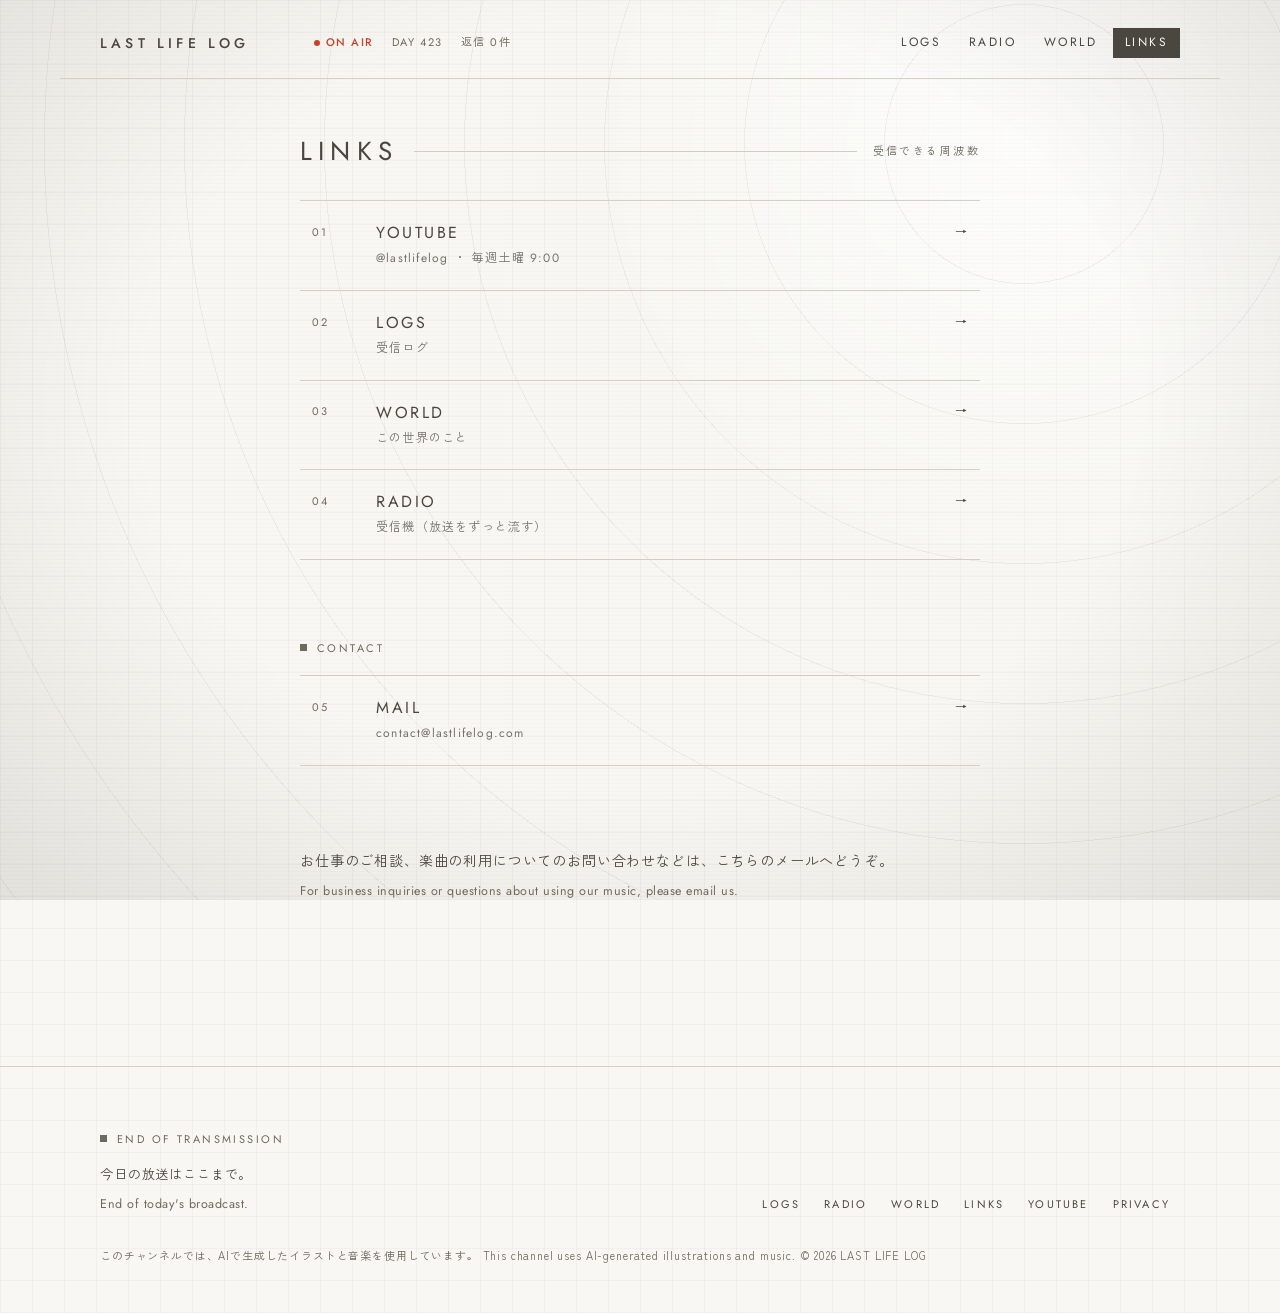
==== commit 258d2735: "受信機ページ（Radio）を追加：公開済みのLOGを新しい順にずっと流す - 「受信を開始する」を押すと、YouTubeの埋め込みで最新のLOGから再生し、終わったら次へ。最後まで行ったら最新に戻る " ====
--- a/links.html
+++ b/links.html
@@ -23,10 +23,11 @@
   <li><a class="band" href="https://www.youtube.com/@lastlifelog" target="_blank" rel="noopener"><span class="label">01</span><strong>YouTube</strong><span class="arrow">→</span><span class="sub">@lastlifelog ・ 毎週土曜 9:00</span></a></li>
   <li><a class="band" href="logs.html"><span class="label">02</span><strong>Logs</strong><span class="arrow">→</span><span class="sub">受信ログ</span></a></li>
   <li><a class="band" href="world.html"><span class="label">03</span><strong>World</strong><span class="arrow">→</span><span class="sub">この世界のこと</span></a></li>
+  <li><a class="band" href="radio.html"><span class="label">04</span><strong>Radio</strong><span class="arrow">→</span><span class="sub">受信機（放送をずっと流す）</span></a></li>
 </ul>
 <p class="label sq">Contact</p>
 <ul class="link-list">
-  <li><a class="band" data-mail="contact"><span class="label">04</span><strong>Mail</strong><span class="arrow">→</span><span class="sub mail-text">contact [at] lastlifelog.com</span></a></li>
+  <li><a class="band" data-mail="contact"><span class="label">05</span><strong>Mail</strong><span class="arrow">→</span><span class="sub mail-text">contact [at] lastlifelog.com</span></a></li>
 </ul>
 <p>お仕事のご相談、楽曲の利用についてのお問い合わせなどは、こちらのメールへどうぞ。<span class="en">For business inquiries or questions about using our music, please email us.</span></p>
 </main>
--- a/style.css
+++ b/style.css
@@ -202,6 +202,36 @@
 .gates .band { justify-content: space-between; padding: 24px 16px; font-size: 15px; letter-spacing: .26em; }
 .gates .band small { font: 400 11px var(--ja); letter-spacing: .12em; text-transform: none; opacity: .75; }
 
+/* ---------- 受信機（Radio） ---------- */
+.radio { display: grid; gap: 40px; margin-bottom: 40px; }
+@media (min-width: 960px) { .radio { grid-template-columns: minmax(0, 7fr) minmax(0, 4fr); gap: 48px; } }
+.radio-screen { position: relative; aspect-ratio: 16 / 9; margin: 10px 0 12px; background: var(--panel); overflow: hidden; }
+.radio-screen iframe { position: absolute; inset: 0; width: 100%; height: 100%; border: 0; }
+.radio-standby { position: absolute; inset: 0; z-index: 1; display: grid; place-items: center; align-content: center; gap: 14px; }
+.radio-standby[hidden] { display: none; }
+.radio-standby img { position: absolute; inset: 0; width: 100%; height: 100%; object-fit: cover; filter: grayscale(.6) brightness(.55); }
+.radio-start { position: relative; flex-direction: column; gap: 2px; padding: 16px 32px; font-size: 15px; letter-spacing: .2em; color: var(--inv); border: 1px solid var(--inv); background: rgba(74, 71, 64, .35); cursor: pointer; }
+.radio-start small { font: 400 10px var(--sans); letter-spacing: .3em; opacity: .8; }
+.radio-start::before { background: var(--inv); }
+.radio-start:hover, .radio-start:focus-visible { color: var(--ink); }
+.radio-tuning { position: relative; color: var(--inv); animation: pulse 2.4s ease-in-out infinite; }
+.radio-controls { display: flex; flex-wrap: wrap; justify-content: space-between; gap: 8px; }
+.radio-controls .band { border: 1px solid var(--line); background: none; cursor: pointer; }
+.radio-controls .band:disabled { opacity: .4; cursor: default; }
+.radio-controls .band:disabled::before { display: none; }
+.radio-place { margin: 10px 0 4px; font: 500 22px/1.5 var(--ja); letter-spacing: .1em; }
+.radio-meta { margin-bottom: 20px; }
+.radio-diary { min-height: 220px; padding: 16px 0; border-top: 1px solid var(--line); border-bottom: 1px solid var(--line); margin-bottom: 32px; font-size: 14px; line-height: 2.1; }
+.radio-diary p { margin: 0; min-height: 1em; }
+.radio-diary .fixed { color: var(--ink-2); }
+.radio-diary .en { margin-top: 16px; }
+.radio-wait { color: var(--ink-2); }
+.radio-queue-head { margin-bottom: 8px; }
+.radio-note { font-size: 12px; color: var(--ink-2); }
+/* 受信中は、ヘッダーの ON AIR を少し強く光らせる */
+body.is-receiving .status b::before { box-shadow: 0 0 0 4px rgba(200, 67, 43, .18); }
+@media (prefers-reduced-motion: reduce) { .radio-tuning { animation: none; } }
+
 /* ---------- LOGの個別ページ ---------- */
 .log-head { margin-bottom: 32px; }
 .log-head h1 { margin: 10px 0 0; font: 400 clamp(24px, 4vw, 34px)/1.5 var(--ja); letter-spacing: .12em; }
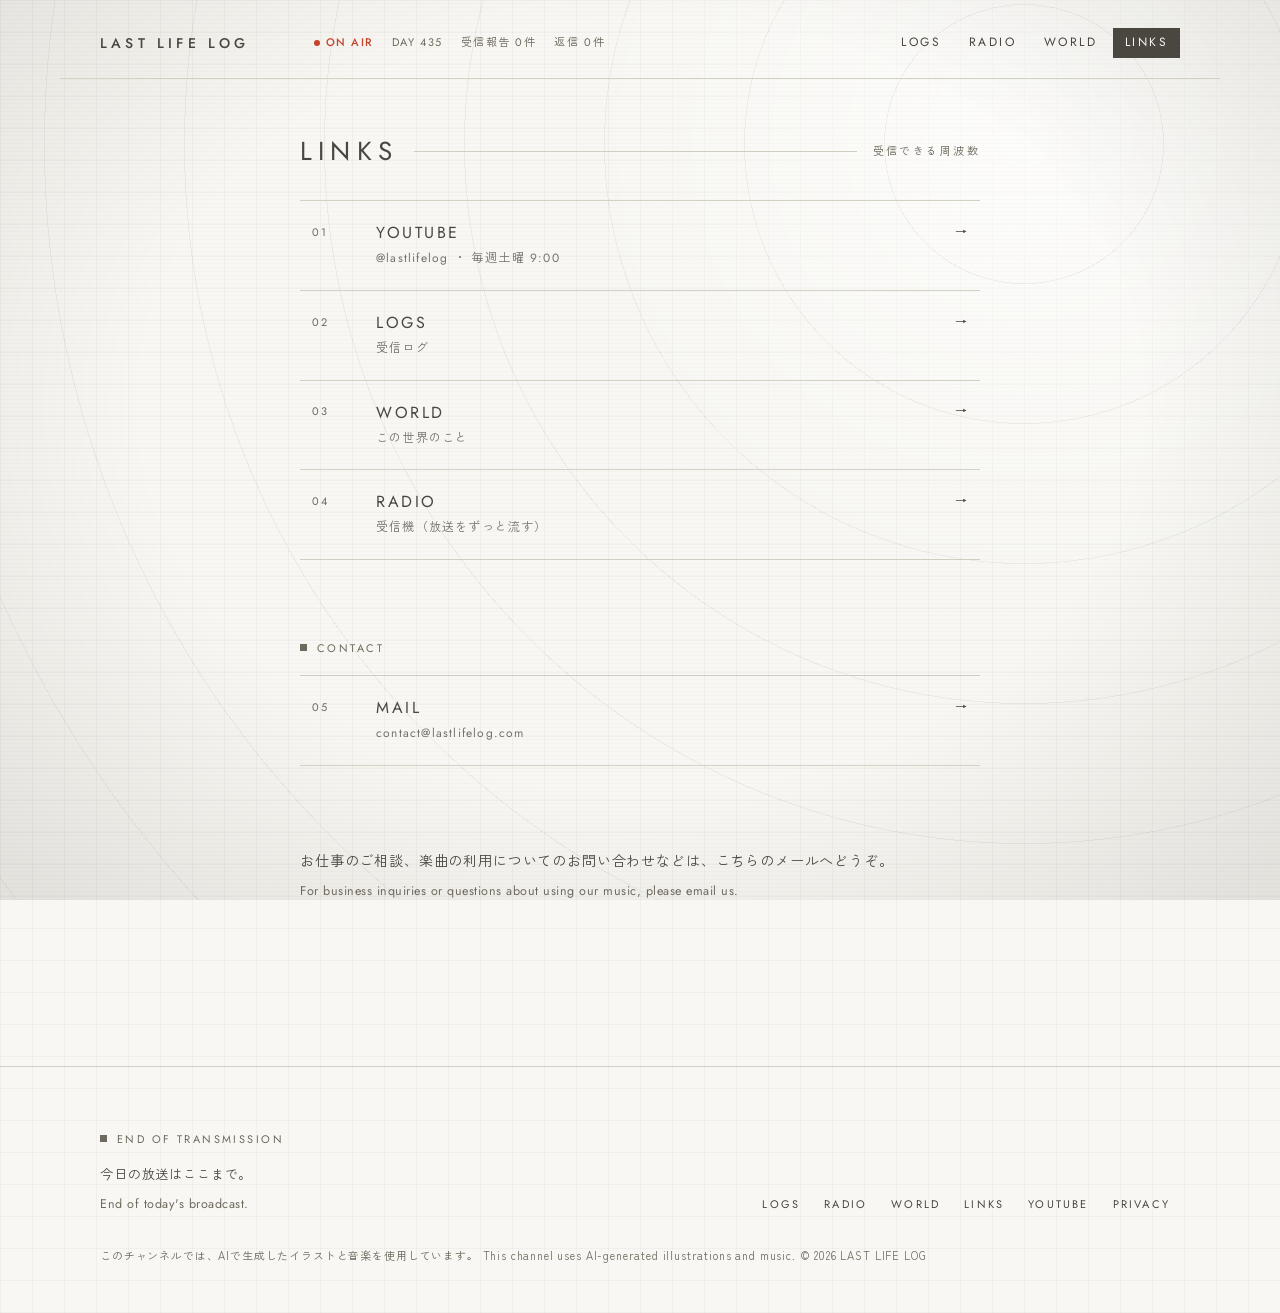
==== commit e3cb3de0: "受信報告（YouTubeのコメント数）を表示し、LOGと世界観をおたがいにリンクする ・自動更新で各LOGのコメント数を読み、data/reports.js に書く ・ヘッダーに合計、LOGのページに" ====
--- a/links.html
+++ b/links.html
@@ -34,6 +34,7 @@
 <footer id="site-footer"></footer>
 <script src="data/logs.js"></script>
 <script src="data/world.js"></script>
+<script src="data/reports.js"></script>
 <script src="js/site.js"></script>
 </body>
 </html>
--- a/style.css
+++ b/style.css
@@ -246,6 +246,16 @@
 .diary .open, .diary .close { color: var(--ink-2); }
 .diary .close { margin-bottom: 56px; }
 .diary-en { padding-top: 32px; border-top: 1px solid var(--line); color: var(--ink-2); font: 400 13.5px/2 var(--sans); letter-spacing: .03em; }
+/* 受信報告と、このLOGで分かった記録 */
+.records, .report { max-width: 580px; margin: 0 auto 56px; }
+.records .label { margin: 0 0 12px; }
+.records .items { margin-bottom: 0; }
+.report { margin-bottom: 96px; }
+.report-body { padding: 20px 4px 6px; font-size: 14px; line-height: 2.1; }
+.report-body p { margin: 0 0 16px; }
+.report .go, .world-panel .go { display: inline-flex; border: 1px solid var(--ink); }
+.world-panel .go { margin-top: 20px; }
+.world-panel .panel-body .en p { font: inherit; margin: 0 0 .4em; }
 .pager { display: flex; justify-content: space-between; gap: 8px; padding-top: 16px; border-top: 1px solid var(--line); }
 
 /* ---------- 世界観 ---------- */
